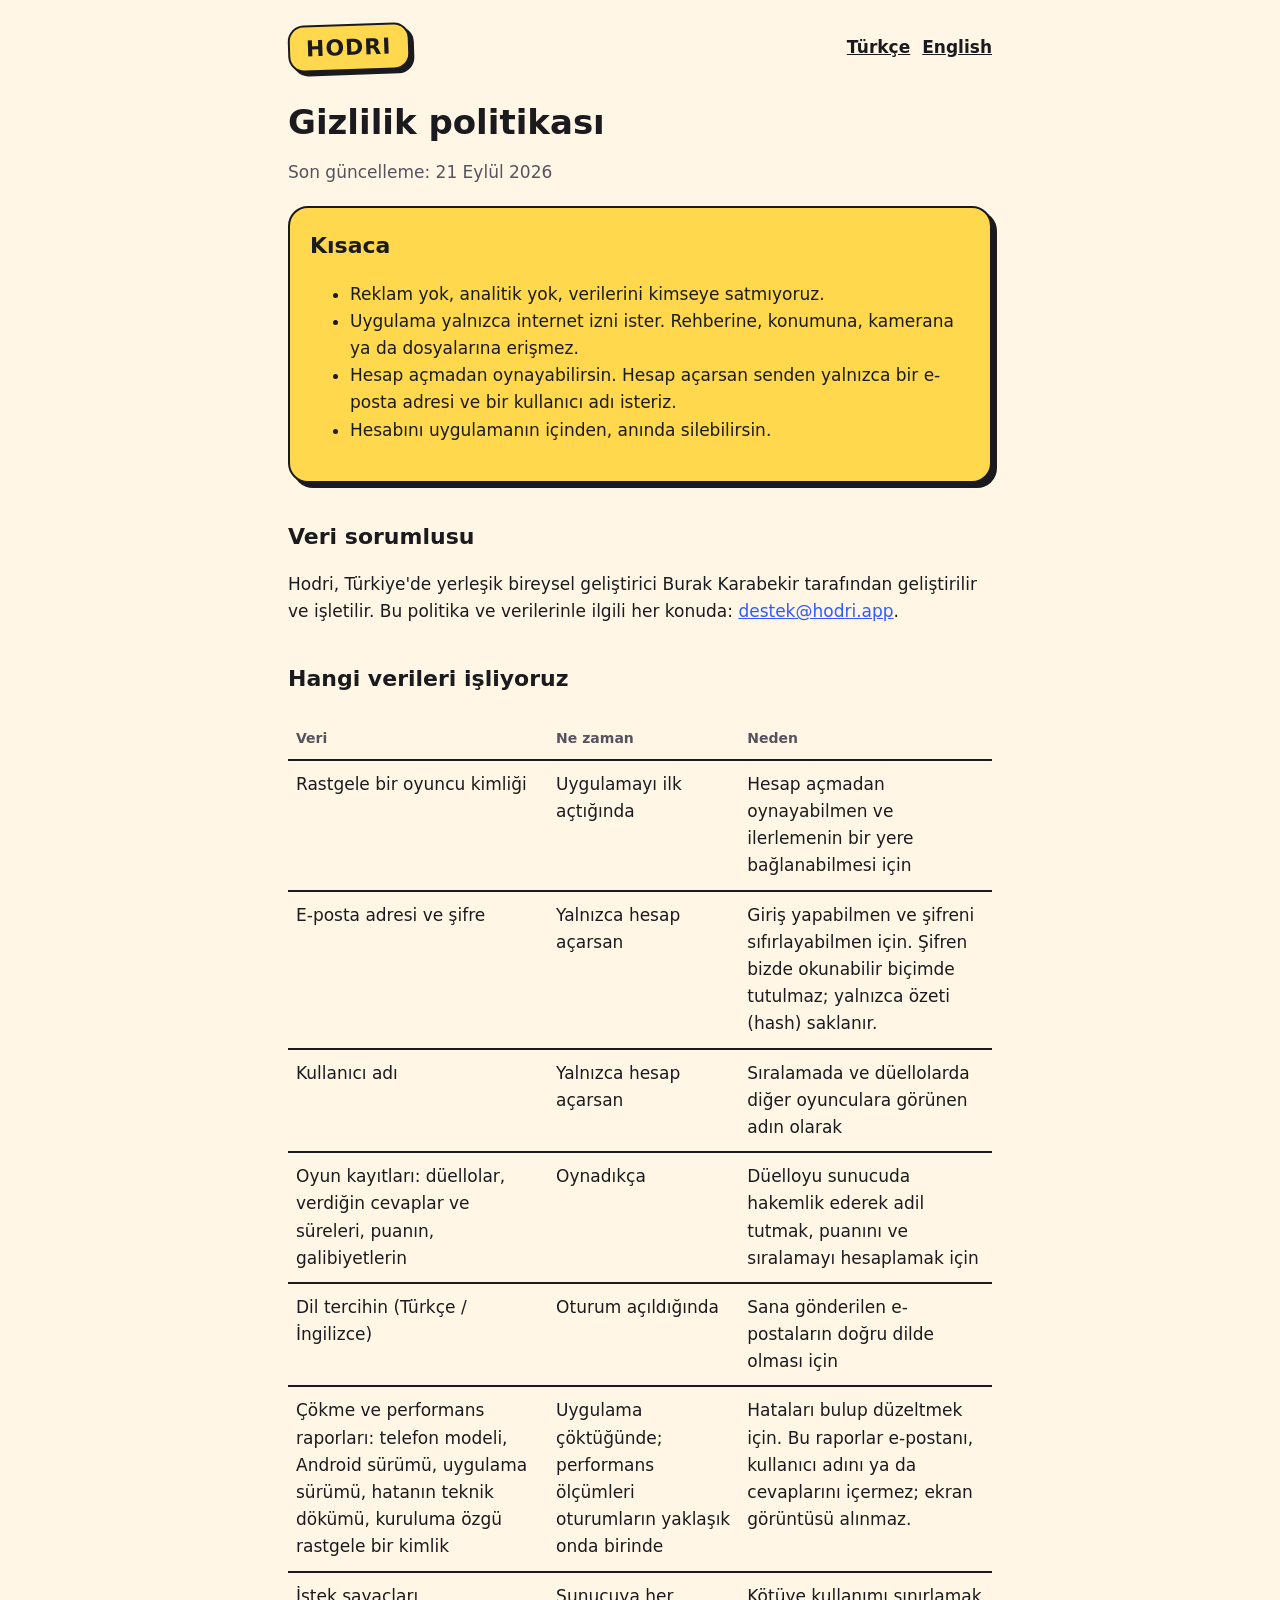
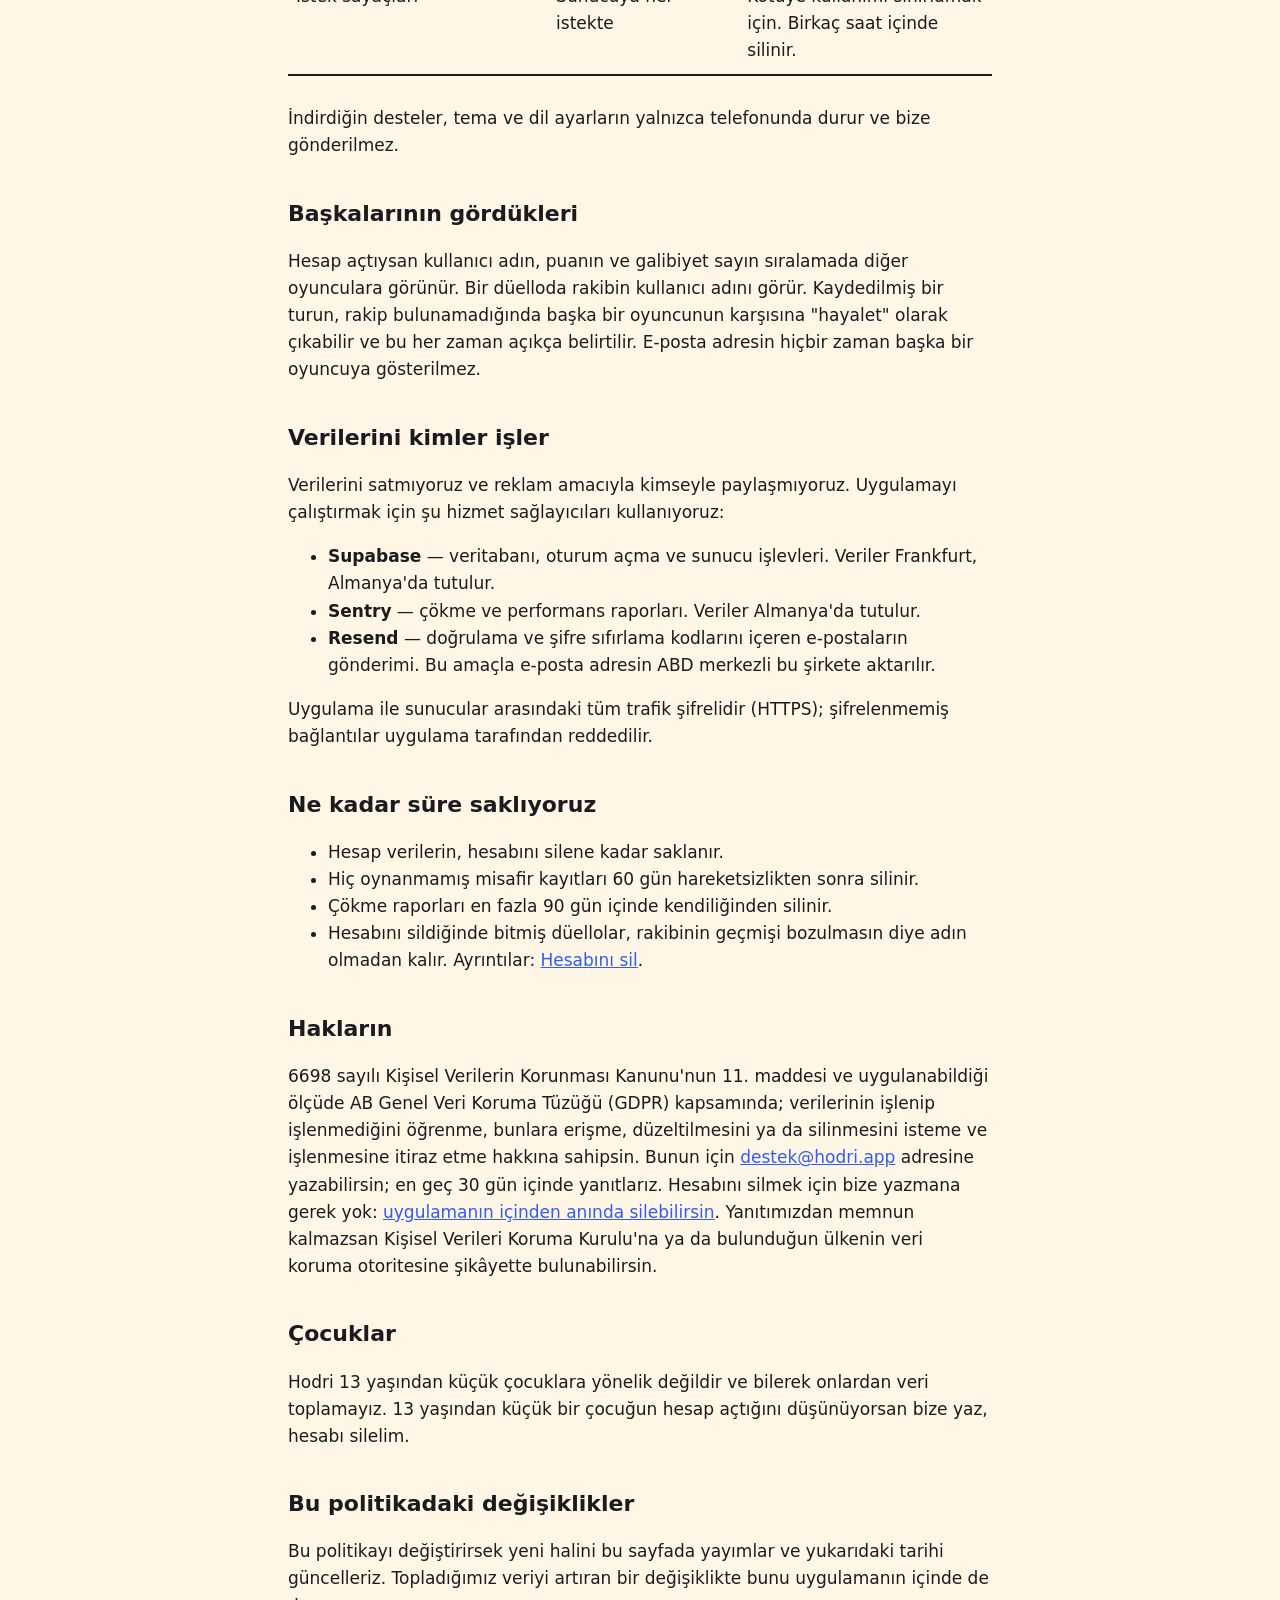
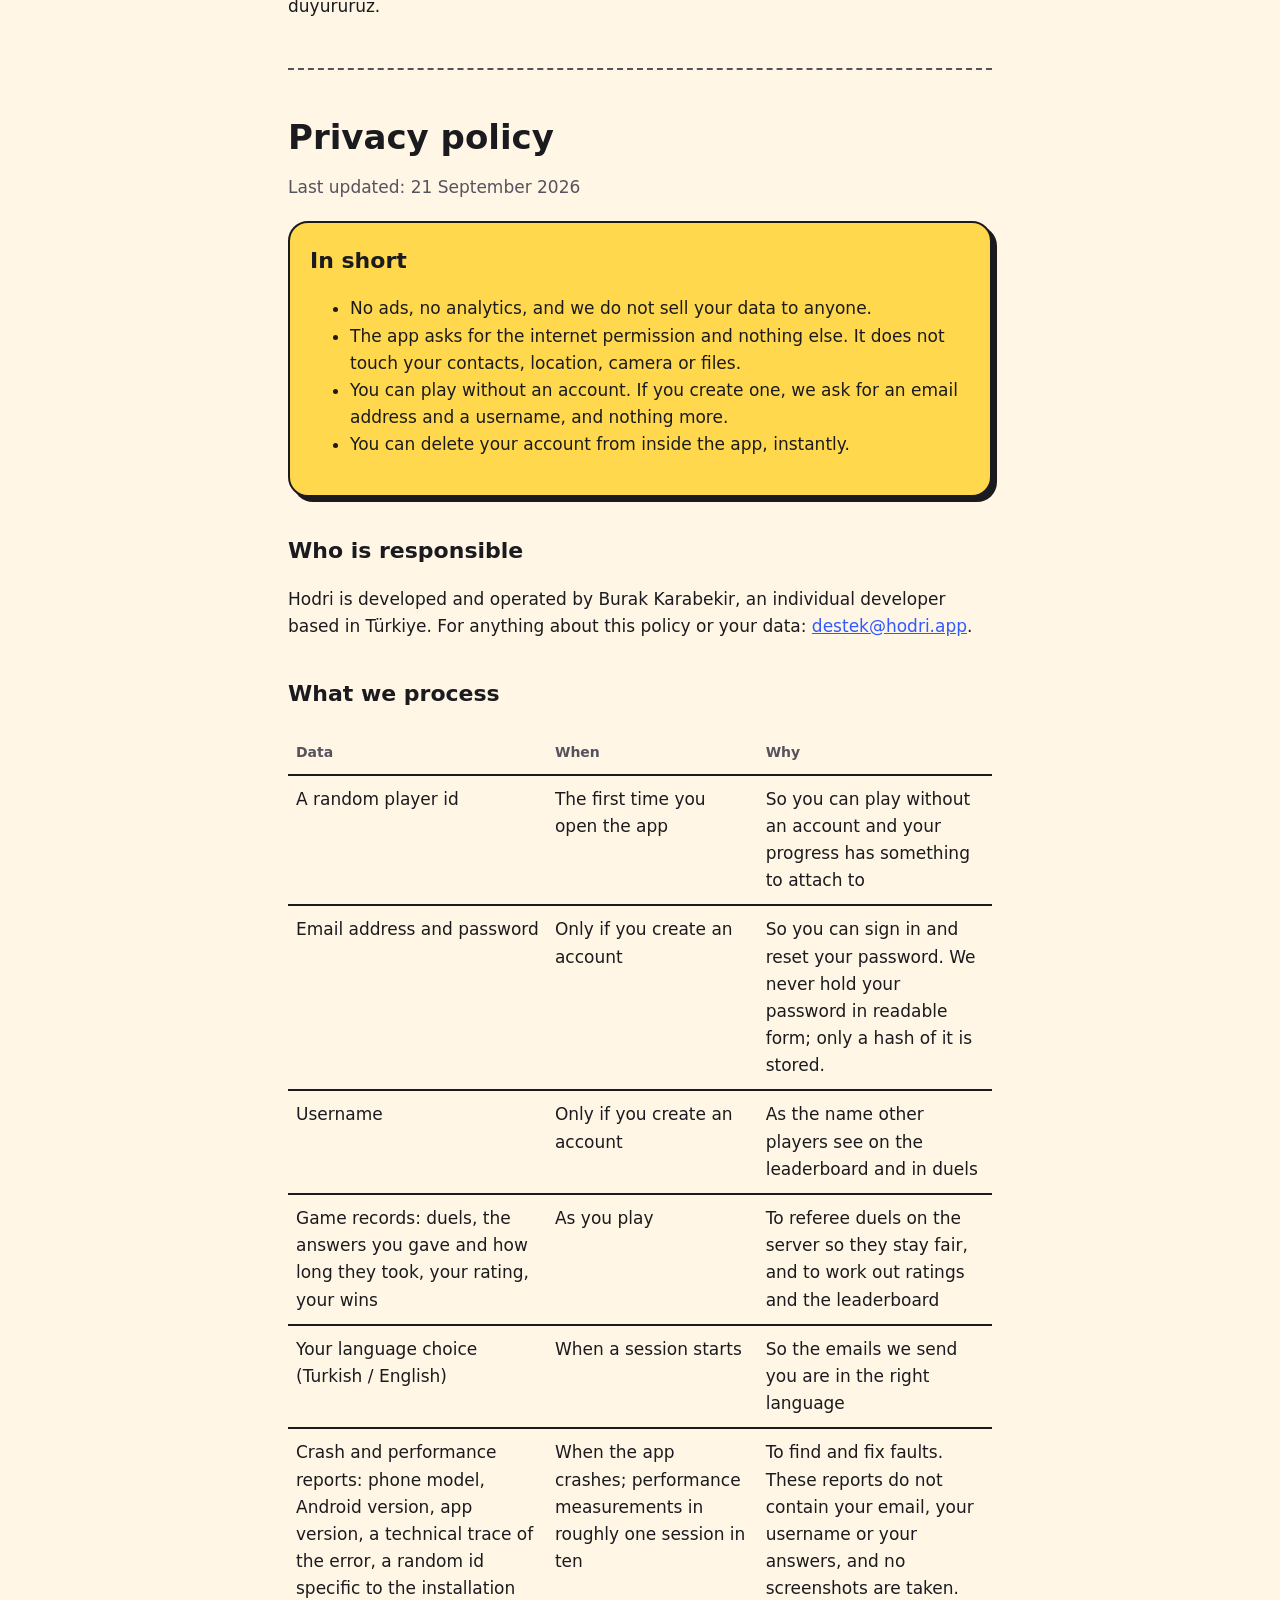
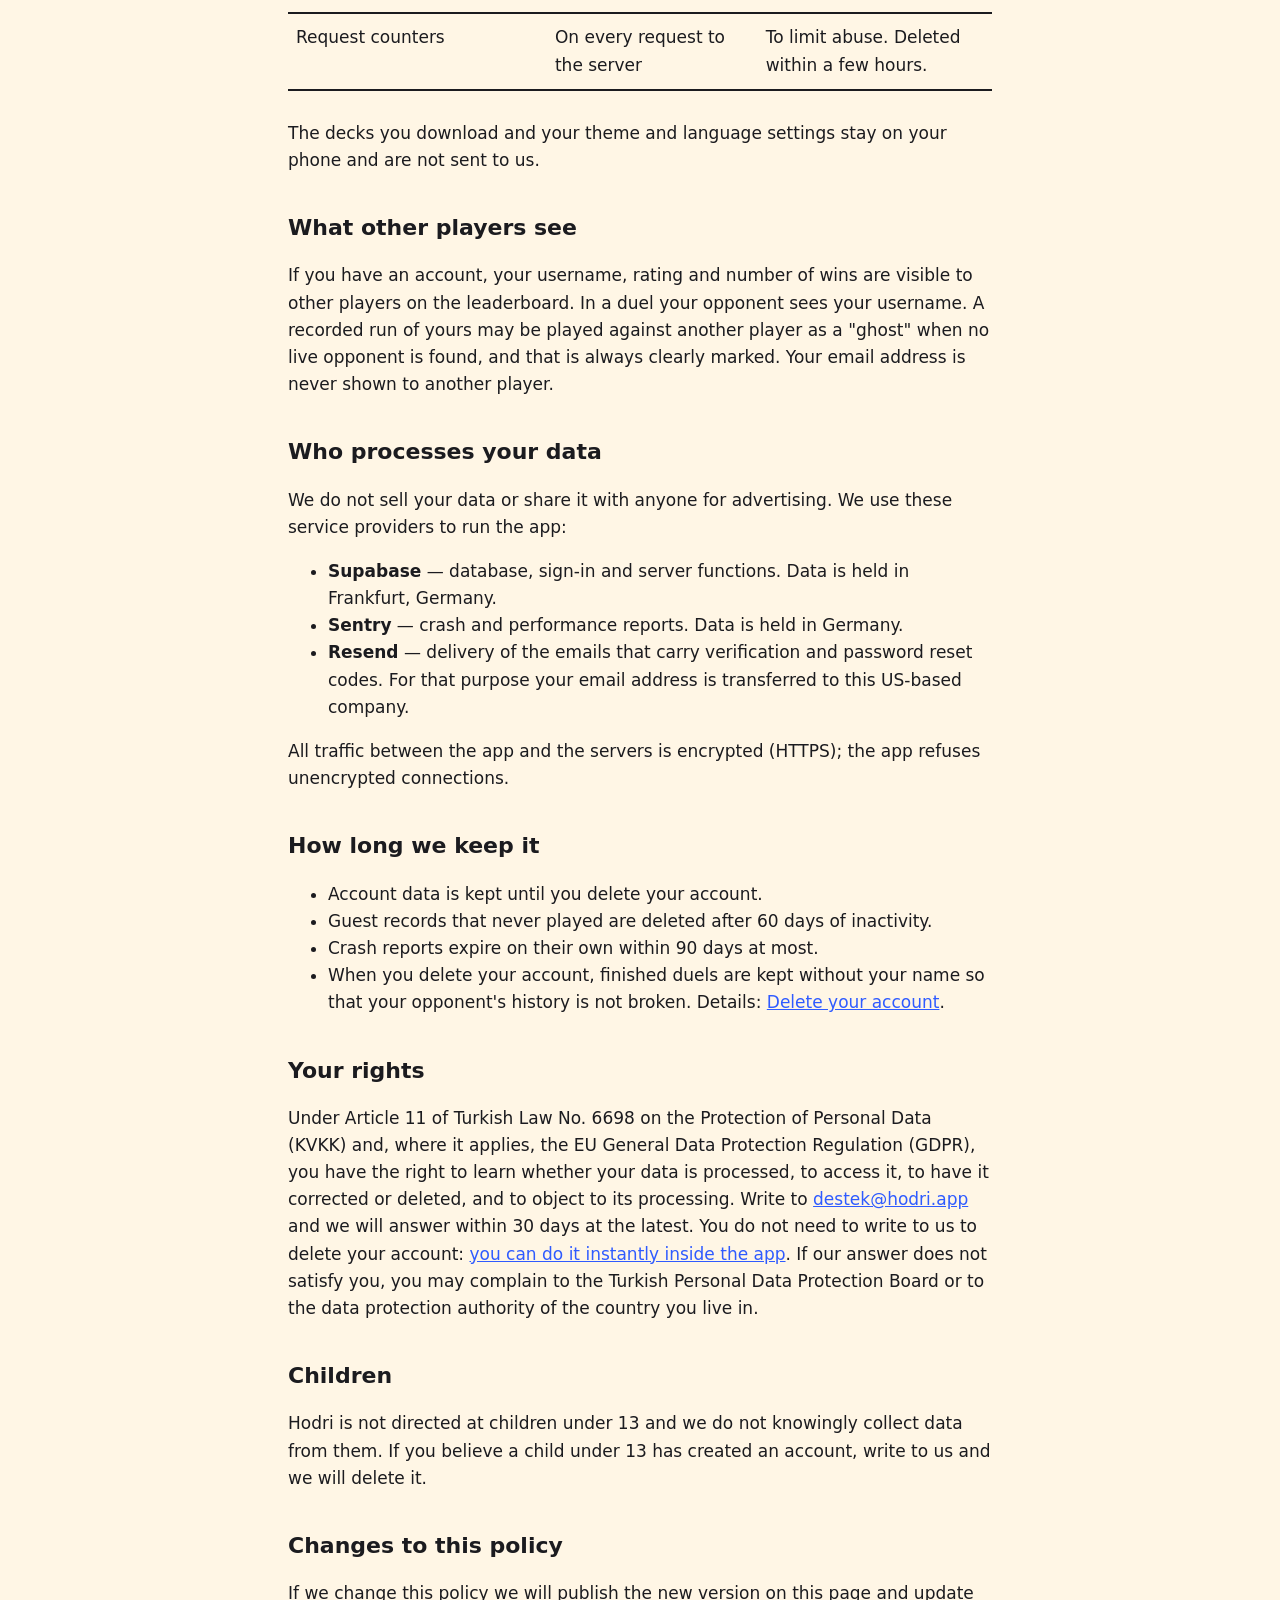
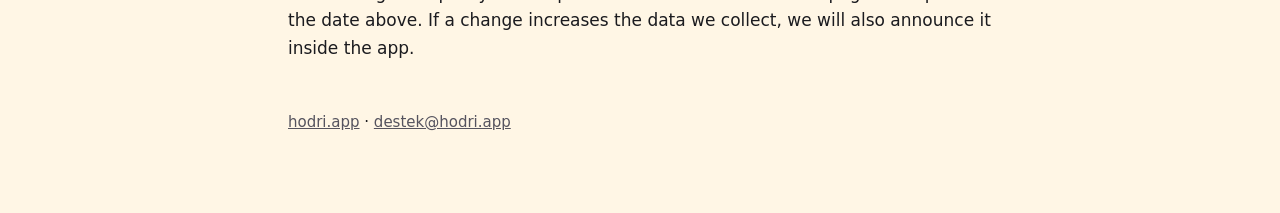
==== privacy/index.html @ ab388588 "Publish site/ from hodri-app" ====
<!doctype html>
<html lang="tr">
<head>
<meta charset="utf-8">
<meta name="viewport" content="width=device-width, initial-scale=1">
<title>Gizlilik politikası · Hodri</title>
<meta name="description" content="Hodri hangi verileri toplar, neden toplar ve nasıl silersin. What Hodri collects, why, and how to delete it.">
<link rel="stylesheet" href="/styles.css">
</head>
<body>
<main>
  <header class="top">
    <a class="mark" href="/">HODRI</a>
    <nav class="lang"><a href="#tr">Türkçe</a><a href="#en" lang="en">English</a></nav>
  </header>

  <section id="tr">
    <h1>Gizlilik politikası</h1>
    <p class="muted">Son güncelleme: 21 Eylül 2026</p>

    <div class="card accent">
      <h2>Kısaca</h2>
      <ul>
        <li>Reklam yok, analitik yok, verilerini kimseye satmıyoruz.</li>
        <li>Uygulama yalnızca internet izni ister. Rehberine, konumuna, kamerana ya da dosyalarına erişmez.</li>
        <li>Hesap açmadan oynayabilirsin. Hesap açarsan senden yalnızca bir e-posta adresi ve bir kullanıcı adı isteriz.</li>
        <li>Hesabını uygulamanın içinden, anında silebilirsin.</li>
      </ul>
    </div>

    <h2>Veri sorumlusu</h2>
    <p>Hodri, Türkiye'de yerleşik bireysel geliştirici Burak Karabekir tarafından geliştirilir ve işletilir. Bu politika ve verilerinle ilgili her konuda: <a href="mailto:destek@hodri.app">destek@hodri.app</a>.</p>

    <h2>Hangi verileri işliyoruz</h2>
    <div class="scroll">
    <table>
      <tr><th>Veri</th><th>Ne zaman</th><th>Neden</th></tr>
      <tr><td>Rastgele bir oyuncu kimliği</td><td>Uygulamayı ilk açtığında</td><td>Hesap açmadan oynayabilmen ve ilerlemenin bir yere bağlanabilmesi için</td></tr>
      <tr><td>E-posta adresi ve şifre</td><td>Yalnızca hesap açarsan</td><td>Giriş yapabilmen ve şifreni sıfırlayabilmen için. Şifren bizde okunabilir biçimde tutulmaz; yalnızca özeti (hash) saklanır.</td></tr>
      <tr><td>Kullanıcı adı</td><td>Yalnızca hesap açarsan</td><td>Sıralamada ve düellolarda diğer oyunculara görünen adın olarak</td></tr>
      <tr><td>Oyun kayıtları: düellolar, verdiğin cevaplar ve süreleri, puanın, galibiyetlerin</td><td>Oynadıkça</td><td>Düelloyu sunucuda hakemlik ederek adil tutmak, puanını ve sıralamayı hesaplamak için</td></tr>
      <tr><td>Dil tercihin (Türkçe / İngilizce)</td><td>Oturum açıldığında</td><td>Sana gönderilen e-postaların doğru dilde olması için</td></tr>
      <tr><td>Çökme ve performans raporları: telefon modeli, Android sürümü, uygulama sürümü, hatanın teknik dökümü, kuruluma özgü rastgele bir kimlik</td><td>Uygulama çöktüğünde; performans ölçümleri oturumların yaklaşık onda birinde</td><td>Hataları bulup düzeltmek için. Bu raporlar e-postanı, kullanıcı adını ya da cevaplarını içermez; ekran görüntüsü alınmaz.</td></tr>
      <tr><td>İstek sayaçları</td><td>Sunucuya her istekte</td><td>Kötüye kullanımı sınırlamak için. Birkaç saat içinde silinir.</td></tr>
    </table>
    </div>
    <p>İndirdiğin desteler, tema ve dil ayarların yalnızca telefonunda durur ve bize gönderilmez.</p>

    <h2>Başkalarının gördükleri</h2>
    <p>Hesap açtıysan kullanıcı adın, puanın ve galibiyet sayın sıralamada diğer oyunculara görünür. Bir düelloda rakibin kullanıcı adını görür. Kaydedilmiş bir turun, rakip bulunamadığında başka bir oyuncunun karşısına "hayalet" olarak çıkabilir ve bu her zaman açıkça belirtilir. E-posta adresin hiçbir zaman başka bir oyuncuya gösterilmez.</p>

    <h2>Verilerini kimler işler</h2>
    <p>Verilerini satmıyoruz ve reklam amacıyla kimseyle paylaşmıyoruz. Uygulamayı çalıştırmak için şu hizmet sağlayıcıları kullanıyoruz:</p>
    <ul>
      <li><strong>Supabase</strong> — veritabanı, oturum açma ve sunucu işlevleri. Veriler Frankfurt, Almanya'da tutulur.</li>
      <li><strong>Sentry</strong> — çökme ve performans raporları. Veriler Almanya'da tutulur.</li>
      <li><strong>Resend</strong> — doğrulama ve şifre sıfırlama kodlarını içeren e-postaların gönderimi. Bu amaçla e-posta adresin ABD merkezli bu şirkete aktarılır.</li>
    </ul>
    <p>Uygulama ile sunucular arasındaki tüm trafik şifrelidir (HTTPS); şifrelenmemiş bağlantılar uygulama tarafından reddedilir.</p>

    <h2>Ne kadar süre saklıyoruz</h2>
    <ul>
      <li>Hesap verilerin, hesabını silene kadar saklanır.</li>
      <li>Hiç oynanmamış misafir kayıtları 60 gün hareketsizlikten sonra silinir.</li>
      <li>Çökme raporları en fazla 90 gün içinde kendiliğinden silinir.</li>
      <li>Hesabını sildiğinde bitmiş düellolar, rakibinin geçmişi bozulmasın diye adın olmadan kalır. Ayrıntılar: <a href="/delete-account/">Hesabını sil</a>.</li>
    </ul>

    <h2>Hakların</h2>
    <p>6698 sayılı Kişisel Verilerin Korunması Kanunu'nun 11. maddesi ve uygulanabildiği ölçüde AB Genel Veri Koruma Tüzüğü (GDPR) kapsamında; verilerinin işlenip işlenmediğini öğrenme, bunlara erişme, düzeltilmesini ya da silinmesini isteme ve işlenmesine itiraz etme hakkına sahipsin. Bunun için <a href="mailto:destek@hodri.app">destek@hodri.app</a> adresine yazabilirsin; en geç 30 gün içinde yanıtlarız. Hesabını silmek için bize yazmana gerek yok: <a href="/delete-account/">uygulamanın içinden anında silebilirsin</a>. Yanıtımızdan memnun kalmazsan Kişisel Verileri Koruma Kurulu'na ya da bulunduğun ülkenin veri koruma otoritesine şikâyette bulunabilirsin.</p>

    <h2>Çocuklar</h2>
    <p>Hodri 13 yaşından küçük çocuklara yönelik değildir ve bilerek onlardan veri toplamayız. 13 yaşından küçük bir çocuğun hesap açtığını düşünüyorsan bize yaz, hesabı silelim.</p>

    <h2>Bu politikadaki değişiklikler</h2>
    <p>Bu politikayı değiştirirsek yeni halini bu sayfada yayımlar ve yukarıdaki tarihi güncelleriz. Topladığımız veriyi artıran bir değişiklikte bunu uygulamanın içinde de duyururuz.</p>
  </section>

  <hr>

  <section id="en" lang="en">
    <h1>Privacy policy</h1>
    <p class="muted">Last updated: 21 September 2026</p>

    <div class="card accent">
      <h2>In short</h2>
      <ul>
        <li>No ads, no analytics, and we do not sell your data to anyone.</li>
        <li>The app asks for the internet permission and nothing else. It does not touch your contacts, location, camera or files.</li>
        <li>You can play without an account. If you create one, we ask for an email address and a username, and nothing more.</li>
        <li>You can delete your account from inside the app, instantly.</li>
      </ul>
    </div>

    <h2>Who is responsible</h2>
    <p>Hodri is developed and operated by Burak Karabekir, an individual developer based in Türkiye. For anything about this policy or your data: <a href="mailto:destek@hodri.app">destek@hodri.app</a>.</p>

    <h2>What we process</h2>
    <div class="scroll">
    <table>
      <tr><th>Data</th><th>When</th><th>Why</th></tr>
      <tr><td>A random player id</td><td>The first time you open the app</td><td>So you can play without an account and your progress has something to attach to</td></tr>
      <tr><td>Email address and password</td><td>Only if you create an account</td><td>So you can sign in and reset your password. We never hold your password in readable form; only a hash of it is stored.</td></tr>
      <tr><td>Username</td><td>Only if you create an account</td><td>As the name other players see on the leaderboard and in duels</td></tr>
      <tr><td>Game records: duels, the answers you gave and how long they took, your rating, your wins</td><td>As you play</td><td>To referee duels on the server so they stay fair, and to work out ratings and the leaderboard</td></tr>
      <tr><td>Your language choice (Turkish / English)</td><td>When a session starts</td><td>So the emails we send you are in the right language</td></tr>
      <tr><td>Crash and performance reports: phone model, Android version, app version, a technical trace of the error, a random id specific to the installation</td><td>When the app crashes; performance measurements in roughly one session in ten</td><td>To find and fix faults. These reports do not contain your email, your username or your answers, and no screenshots are taken.</td></tr>
      <tr><td>Request counters</td><td>On every request to the server</td><td>To limit abuse. Deleted within a few hours.</td></tr>
    </table>
    </div>
    <p>The decks you download and your theme and language settings stay on your phone and are not sent to us.</p>

    <h2>What other players see</h2>
    <p>If you have an account, your username, rating and number of wins are visible to other players on the leaderboard. In a duel your opponent sees your username. A recorded run of yours may be played against another player as a "ghost" when no live opponent is found, and that is always clearly marked. Your email address is never shown to another player.</p>

    <h2>Who processes your data</h2>
    <p>We do not sell your data or share it with anyone for advertising. We use these service providers to run the app:</p>
    <ul>
      <li><strong>Supabase</strong> — database, sign-in and server functions. Data is held in Frankfurt, Germany.</li>
      <li><strong>Sentry</strong> — crash and performance reports. Data is held in Germany.</li>
      <li><strong>Resend</strong> — delivery of the emails that carry verification and password reset codes. For that purpose your email address is transferred to this US-based company.</li>
    </ul>
    <p>All traffic between the app and the servers is encrypted (HTTPS); the app refuses unencrypted connections.</p>

    <h2>How long we keep it</h2>
    <ul>
      <li>Account data is kept until you delete your account.</li>
      <li>Guest records that never played are deleted after 60 days of inactivity.</li>
      <li>Crash reports expire on their own within 90 days at most.</li>
      <li>When you delete your account, finished duels are kept without your name so that your opponent's history is not broken. Details: <a href="/delete-account/#en">Delete your account</a>.</li>
    </ul>

    <h2>Your rights</h2>
    <p>Under Article 11 of Turkish Law No. 6698 on the Protection of Personal Data (KVKK) and, where it applies, the EU General Data Protection Regulation (GDPR), you have the right to learn whether your data is processed, to access it, to have it corrected or deleted, and to object to its processing. Write to <a href="mailto:destek@hodri.app">destek@hodri.app</a> and we will answer within 30 days at the latest. You do not need to write to us to delete your account: <a href="/delete-account/#en">you can do it instantly inside the app</a>. If our answer does not satisfy you, you may complain to the Turkish Personal Data Protection Board or to the data protection authority of the country you live in.</p>

    <h2>Children</h2>
    <p>Hodri is not directed at children under 13 and we do not knowingly collect data from them. If you believe a child under 13 has created an account, write to us and we will delete it.</p>

    <h2>Changes to this policy</h2>
    <p>If we change this policy we will publish the new version on this page and update the date above. If a change increases the data we collect, we will also announce it inside the app.</p>
  </section>

  <footer>
    <p><a href="/">hodri.app</a> · <a href="mailto:destek@hodri.app">destek@hodri.app</a></p>
  </footer>
</main>
</body>
</html>
---- styles.css ----
:root {
  --bg: #fff6e5;
  --surface: #ffffff;
  --text: #1b1b1f;
  --muted: #55535e;
  --ink: #1b1b1f;
  --blue: #2f5bff;
  --yellow: #ffd84d;
  --on-accent: #1b1b1f;
}
:root:not([data-theme="light"]) {
  color-scheme: light dark;
}
@media (prefers-color-scheme: dark) {
  :root:not([data-theme="light"]) {
    --bg: #17161d;
    --surface: #24222d;
    --text: #f4ecd8;
    --muted: #b4afbf;
    --ink: #f4ecd8;
    --blue: #7f9bff;
  }
}
* { box-sizing: border-box; }
html { -webkit-text-size-adjust: 100%; }
body {
  margin: 0;
  background: var(--bg);
  color: var(--text);
  font: 17px/1.6 system-ui, -apple-system, "Segoe UI", Roboto, sans-serif;
}
main { max-width: 46rem; margin: 0 auto; padding: 24px 16px 64px; }
header.top { display: flex; align-items: center; justify-content: space-between; gap: 12px; flex-wrap: wrap; }
.mark {
  display: inline-block;
  background: var(--yellow);
  color: var(--on-accent);
  border: 2.5px solid var(--ink);
  border-radius: 16px;
  box-shadow: 4px 4px 0 var(--ink);
  padding: 4px 16px;
  font-weight: 800;
  font-size: 22px;
  letter-spacing: 1px;
  text-decoration: none;
  transform: rotate(-2deg);
}
nav.lang a { color: var(--text); font-weight: 600; margin-inline-start: 12px; }
h1 { font-size: 34px; line-height: 1.15; margin: 32px 0 8px; }
h2 { font-size: 22px; margin: 36px 0 8px; }
h3 { font-size: 18px; margin: 24px 0 4px; }
p, li { color: var(--text); }
.muted { color: var(--muted); }
a { color: var(--blue); }
.card {
  background: var(--surface);
  border: 2.5px solid var(--ink);
  border-radius: 20px;
  box-shadow: 5px 5px 0 var(--ink);
  padding: 20px;
  margin: 20px 0;
}
.card.accent { background: var(--yellow); color: var(--on-accent); }
.card.accent p, .card.accent li, .card.accent h2 { color: var(--on-accent); }
.card h2:first-child, .card h3:first-child { margin-top: 0; }
ol.steps { padding-inline-start: 22px; }
ol.steps li { margin: 6px 0; }
table { width: 100%; border-collapse: collapse; margin: 12px 0; }
th, td { text-align: start; vertical-align: top; padding: 10px 8px; border-bottom: 2px solid var(--ink); }
th { font-size: 14px; color: var(--muted); font-weight: 700; }
.scroll { overflow-x: auto; }
@media (max-width: 560px) {
  table, tbody, tr, td { display: block; width: 100%; }
  tr:first-child { display: none; }
  tr { border-bottom: 2px solid var(--ink); padding: 12px 0; }
  td { border: 0; padding: 2px 0; }
  td:first-child { font-weight: 700; }
  td:nth-child(2) { color: var(--muted); font-size: 15px; }
}
hr { border: 0; border-top: 2.5px dashed var(--muted); margin: 48px 0; }
footer { margin-top: 48px; font-size: 15px; color: var(--muted); }
footer a { color: var(--muted); }
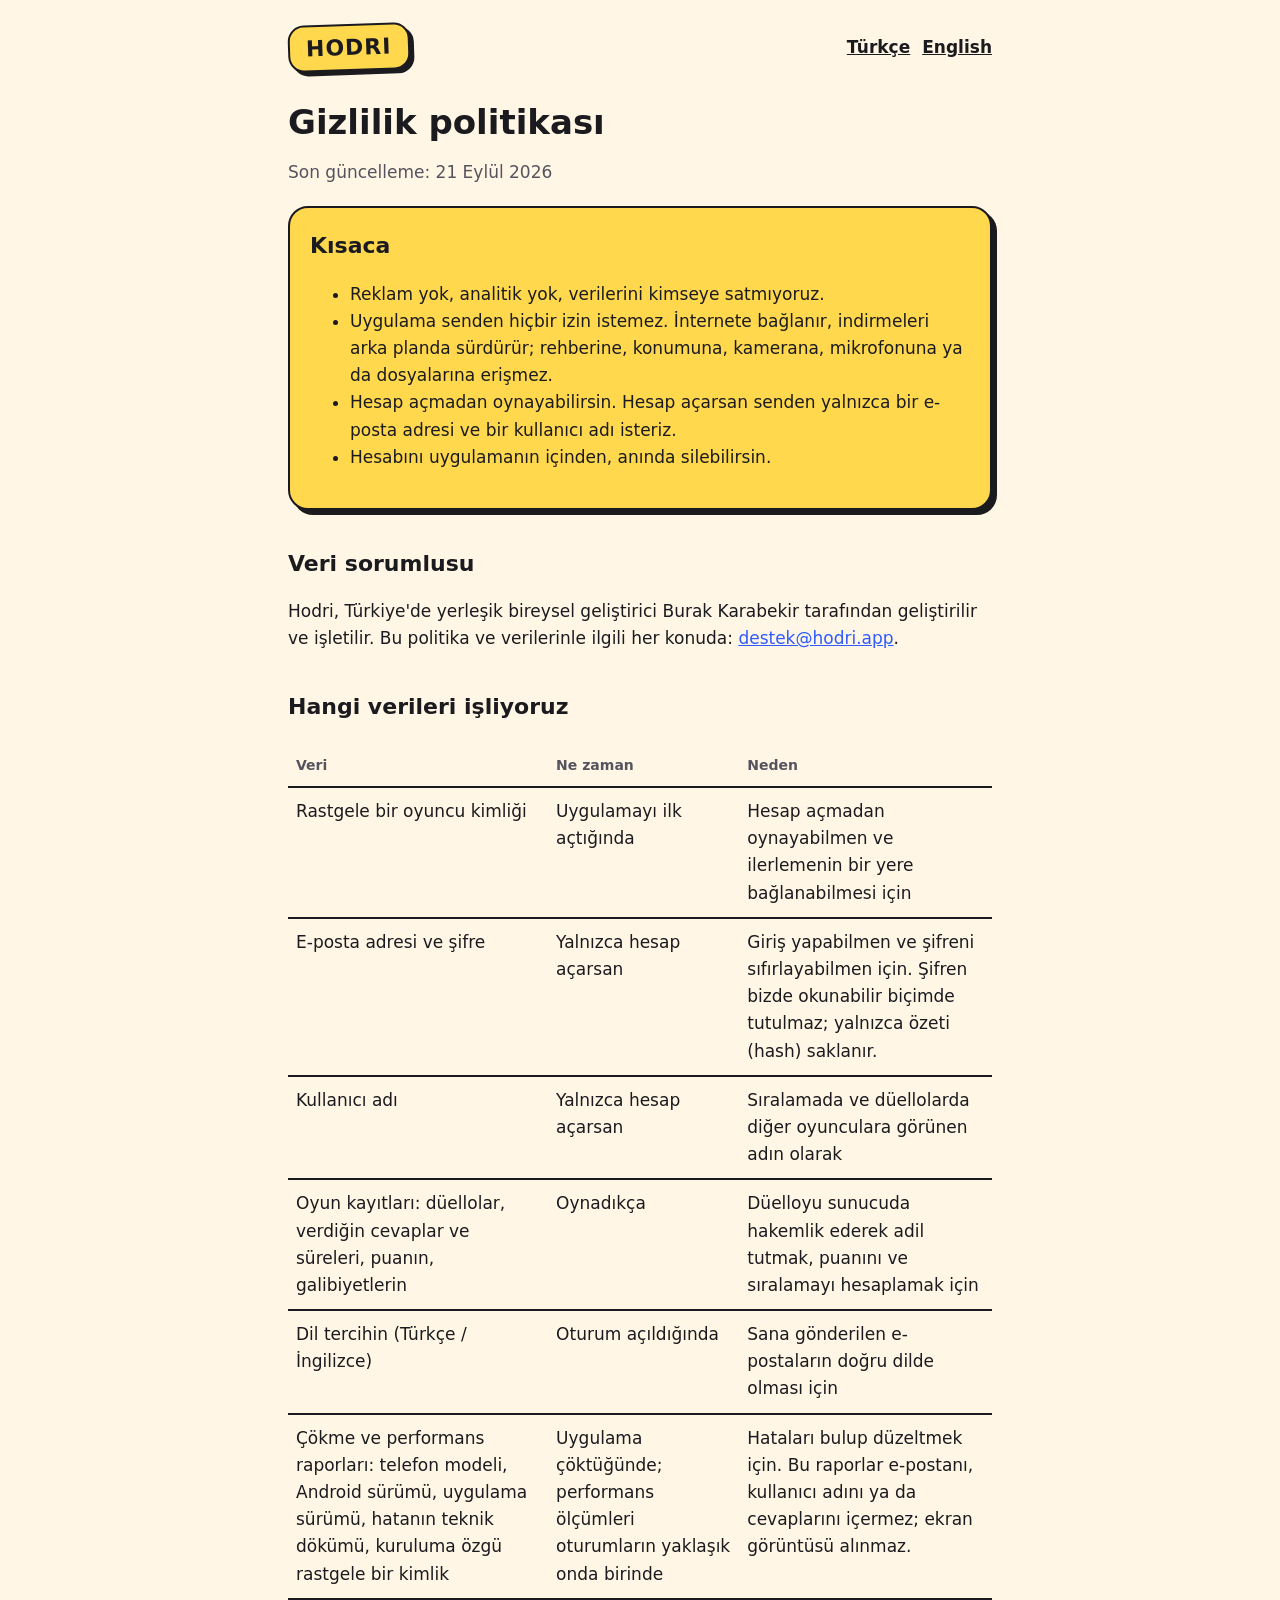
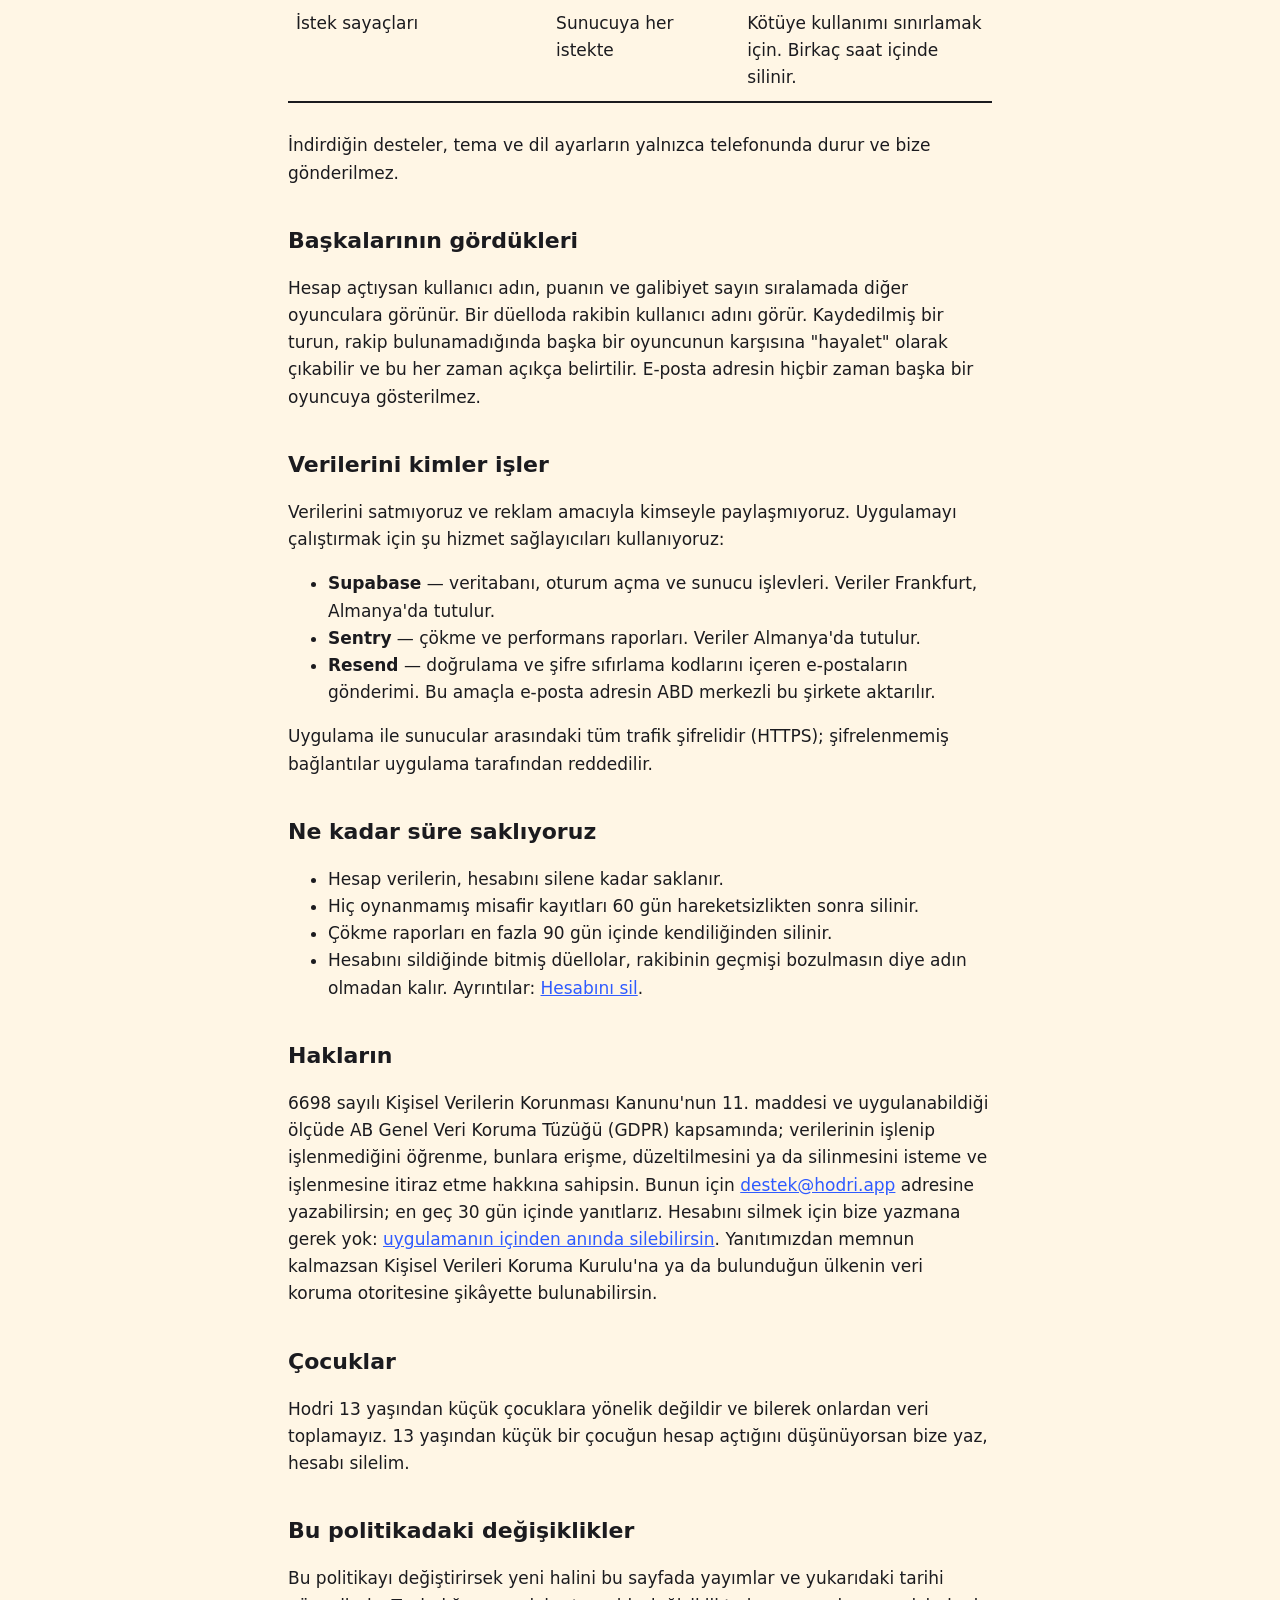
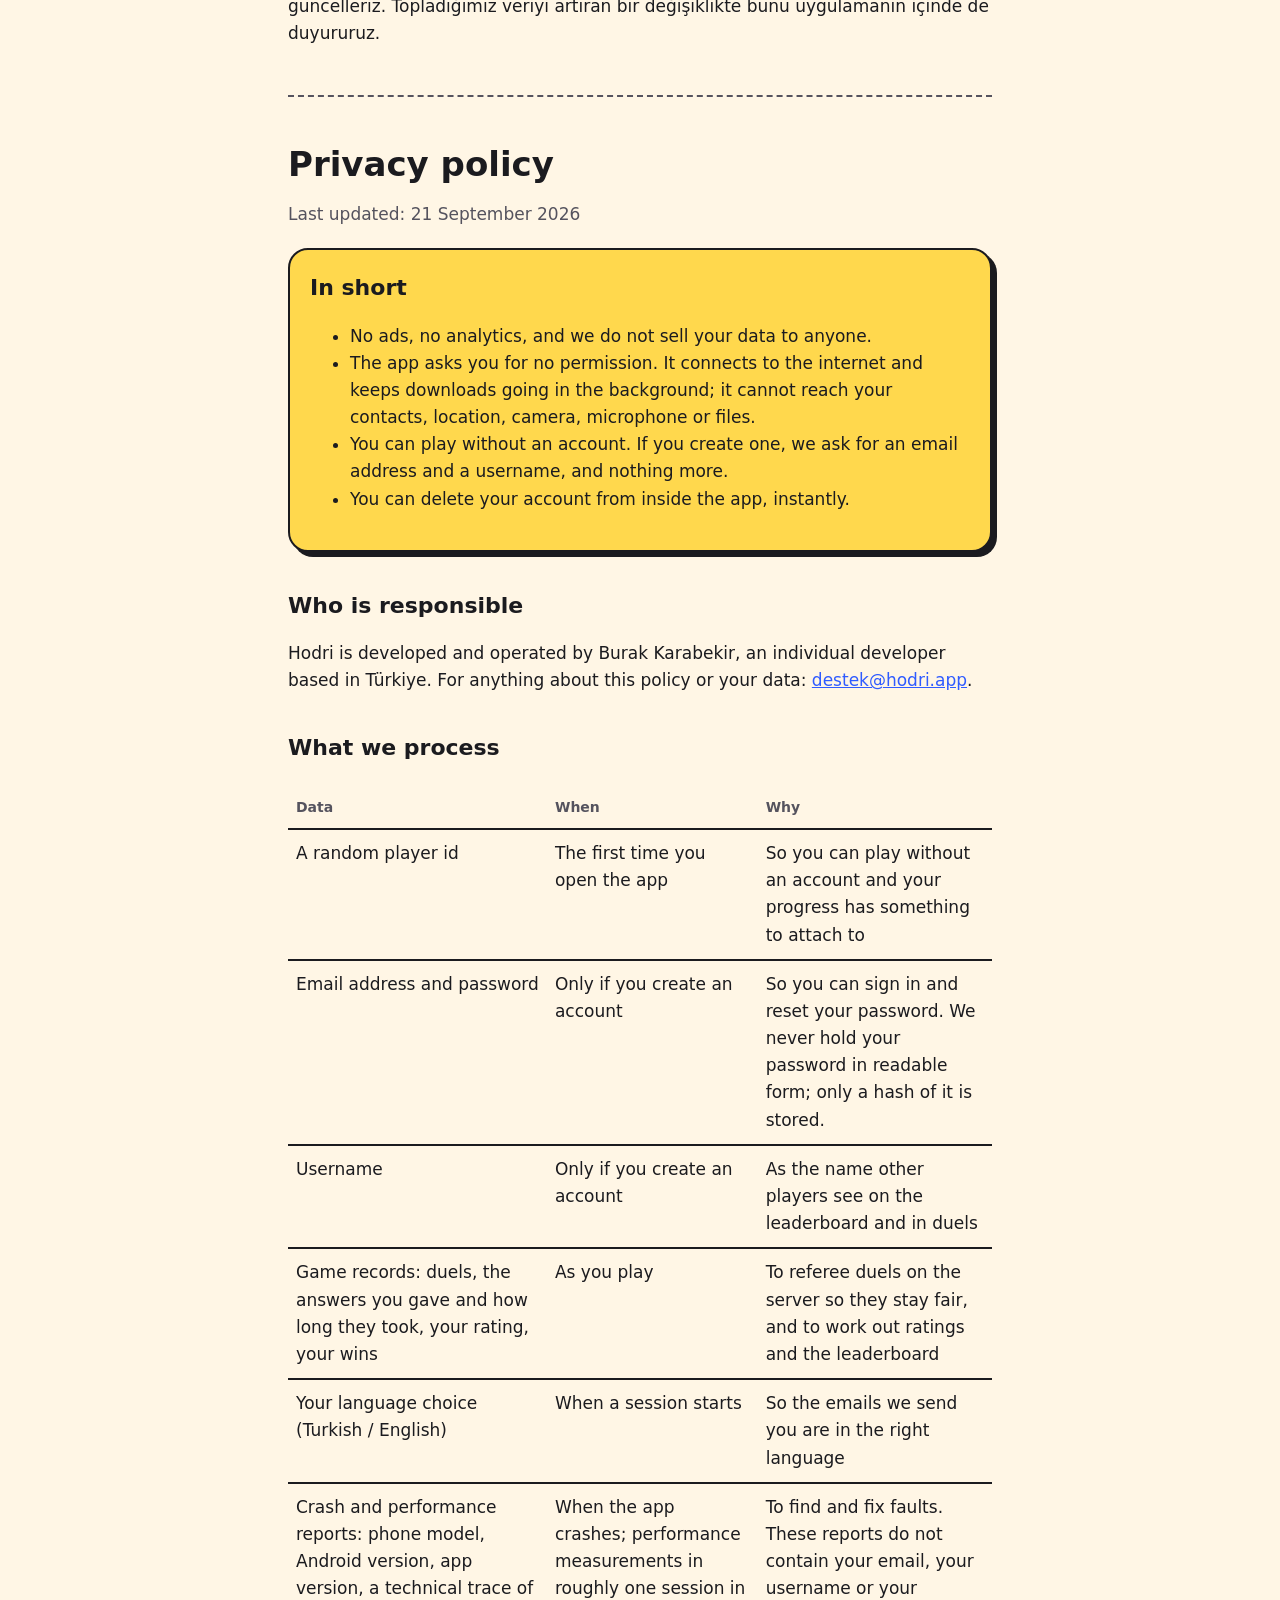
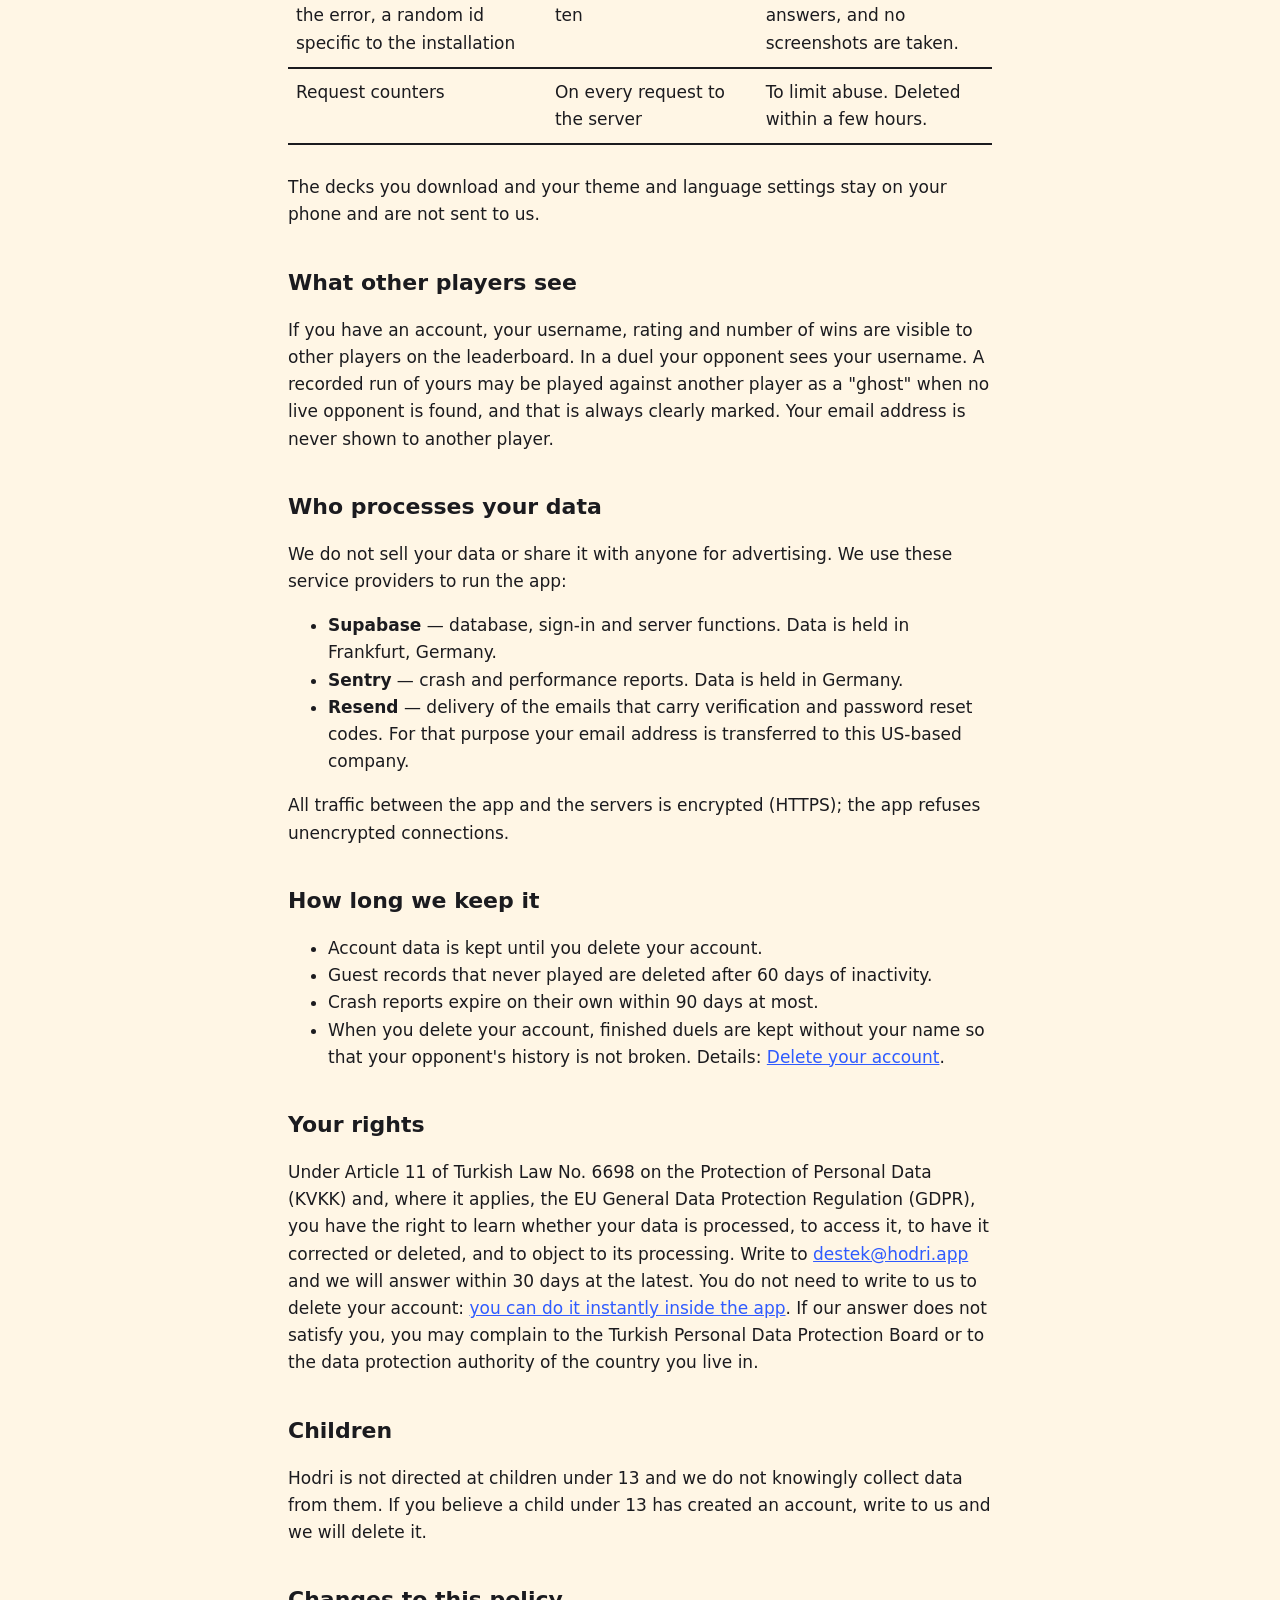
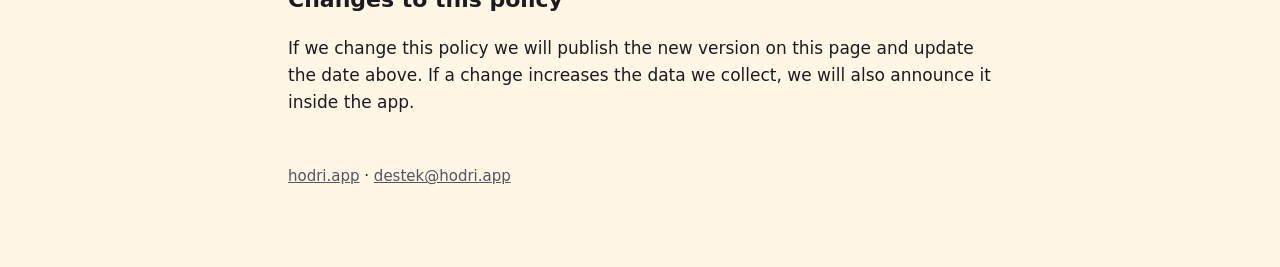
==== commit fff113f8: "Publish site/ from hodri-app df92a34" ====
--- a/privacy/index.html
+++ b/privacy/index.html
@@ -22,7 +22,7 @@
       <h2>Kısaca</h2>
       <ul>
         <li>Reklam yok, analitik yok, verilerini kimseye satmıyoruz.</li>
-        <li>Uygulama yalnızca internet izni ister. Rehberine, konumuna, kamerana ya da dosyalarına erişmez.</li>
+        <li>Uygulama senden hiçbir izin istemez. İnternete bağlanır, indirmeleri arka planda sürdürür; rehberine, konumuna, kamerana, mikrofonuna ya da dosyalarına erişmez.</li>
         <li>Hesap açmadan oynayabilirsin. Hesap açarsan senden yalnızca bir e-posta adresi ve bir kullanıcı adı isteriz.</li>
         <li>Hesabını uygulamanın içinden, anında silebilirsin.</li>
       </ul>
@@ -86,7 +86,7 @@
       <h2>In short</h2>
       <ul>
         <li>No ads, no analytics, and we do not sell your data to anyone.</li>
-        <li>The app asks for the internet permission and nothing else. It does not touch your contacts, location, camera or files.</li>
+        <li>The app asks you for no permission. It connects to the internet and keeps downloads going in the background; it cannot reach your contacts, location, camera, microphone or files.</li>
         <li>You can play without an account. If you create one, we ask for an email address and a username, and nothing more.</li>
         <li>You can delete your account from inside the app, instantly.</li>
       </ul>
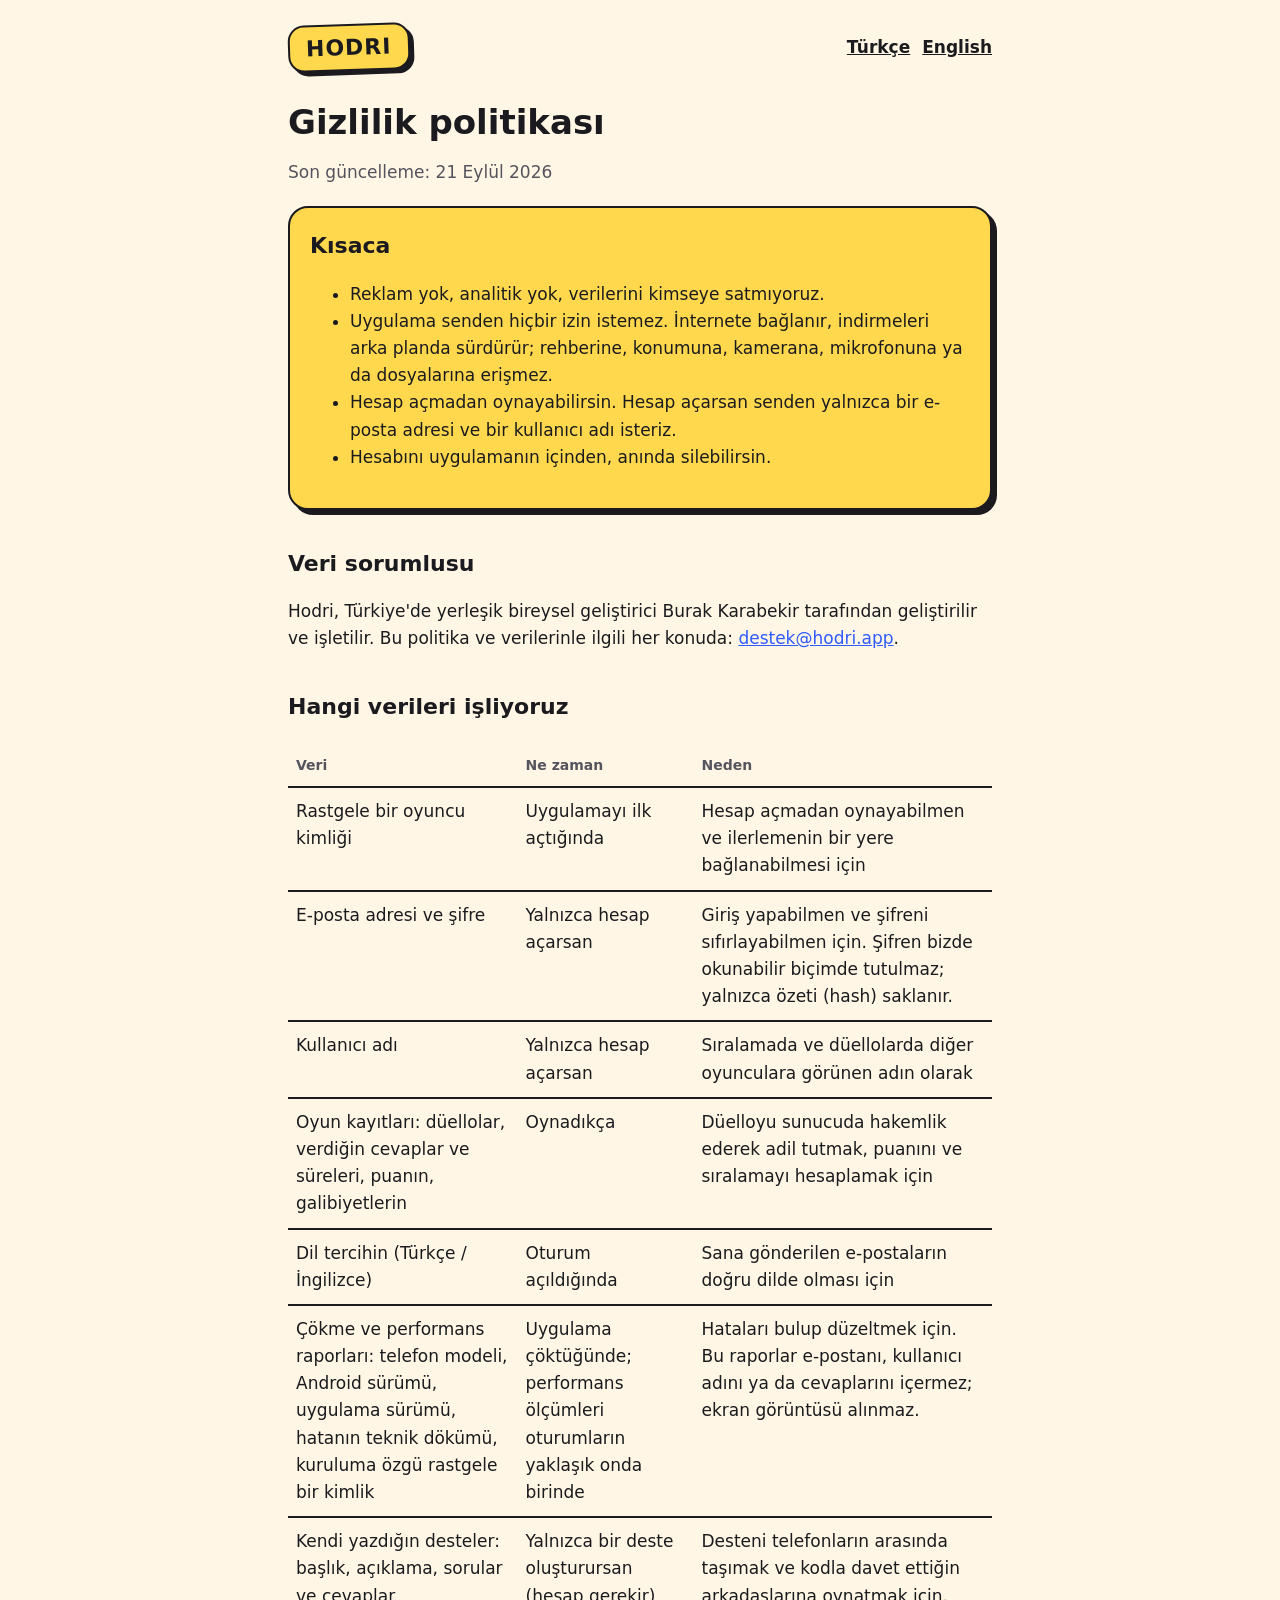
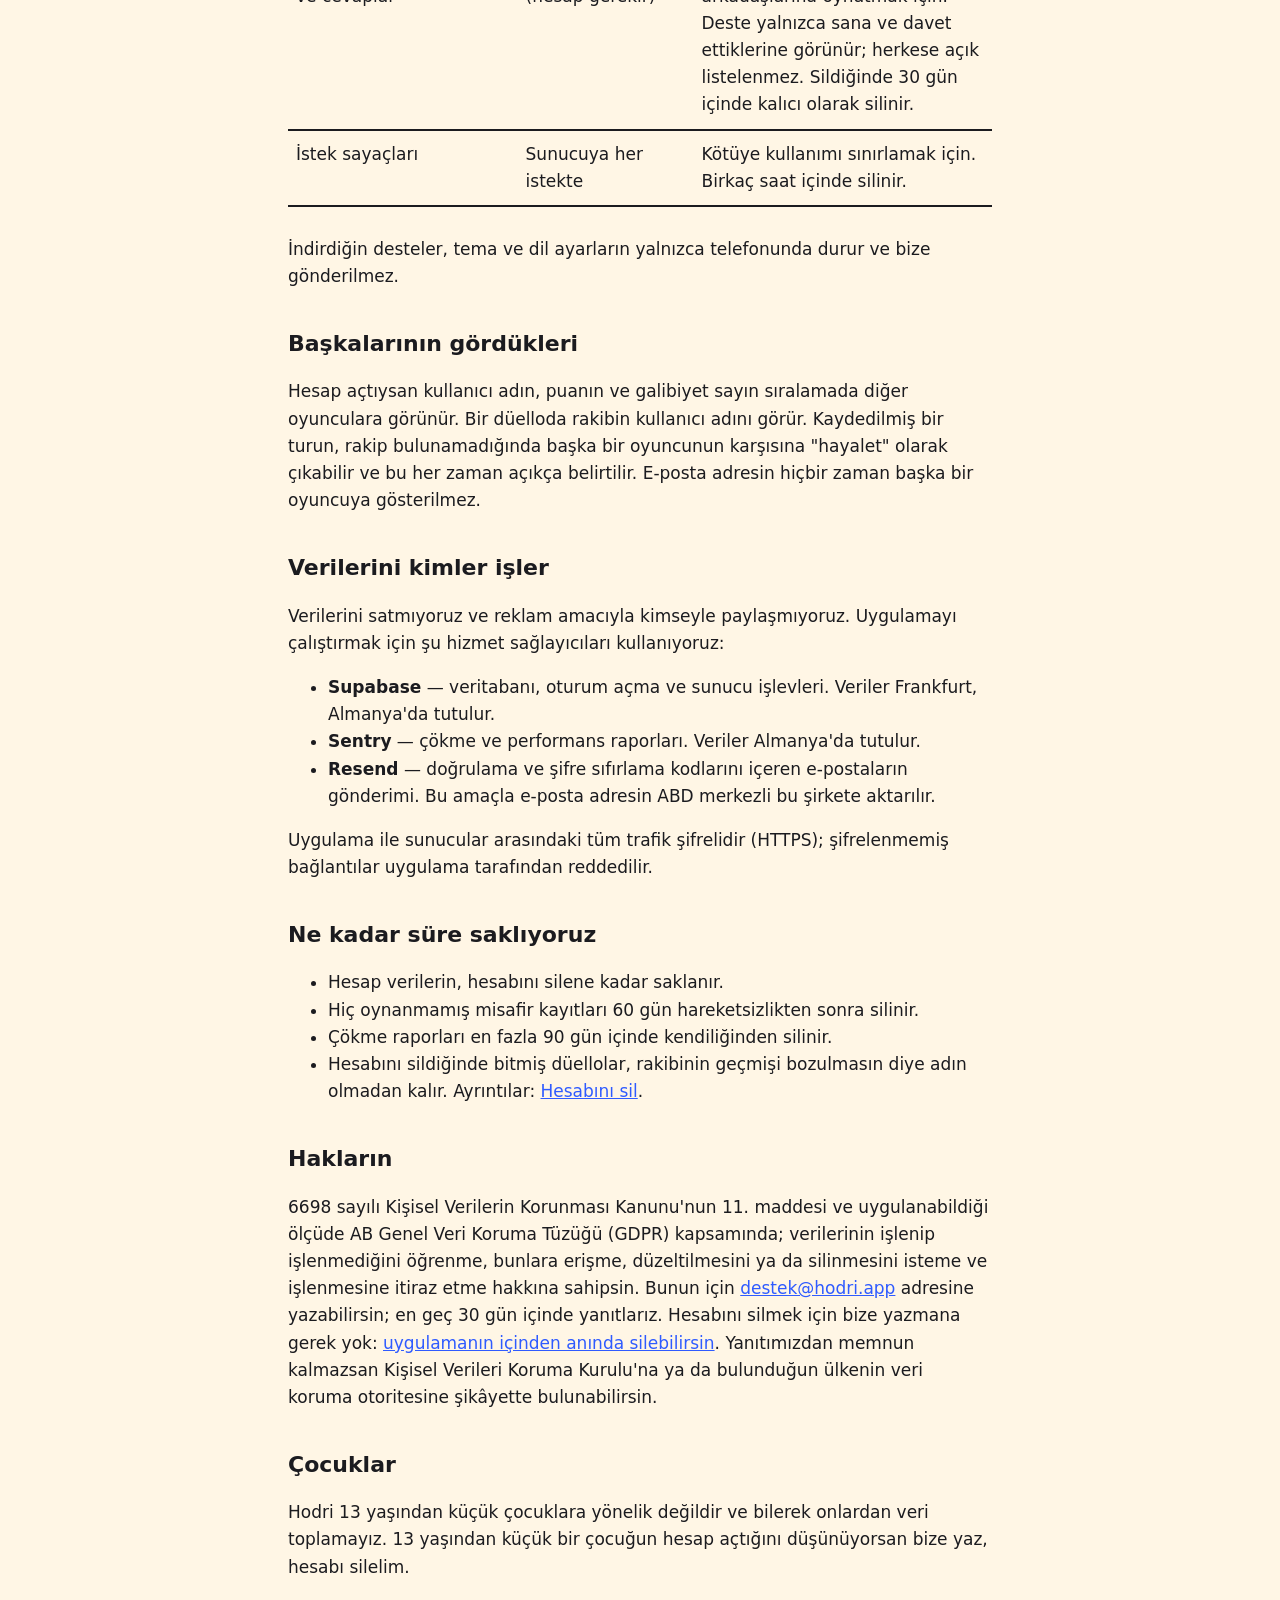
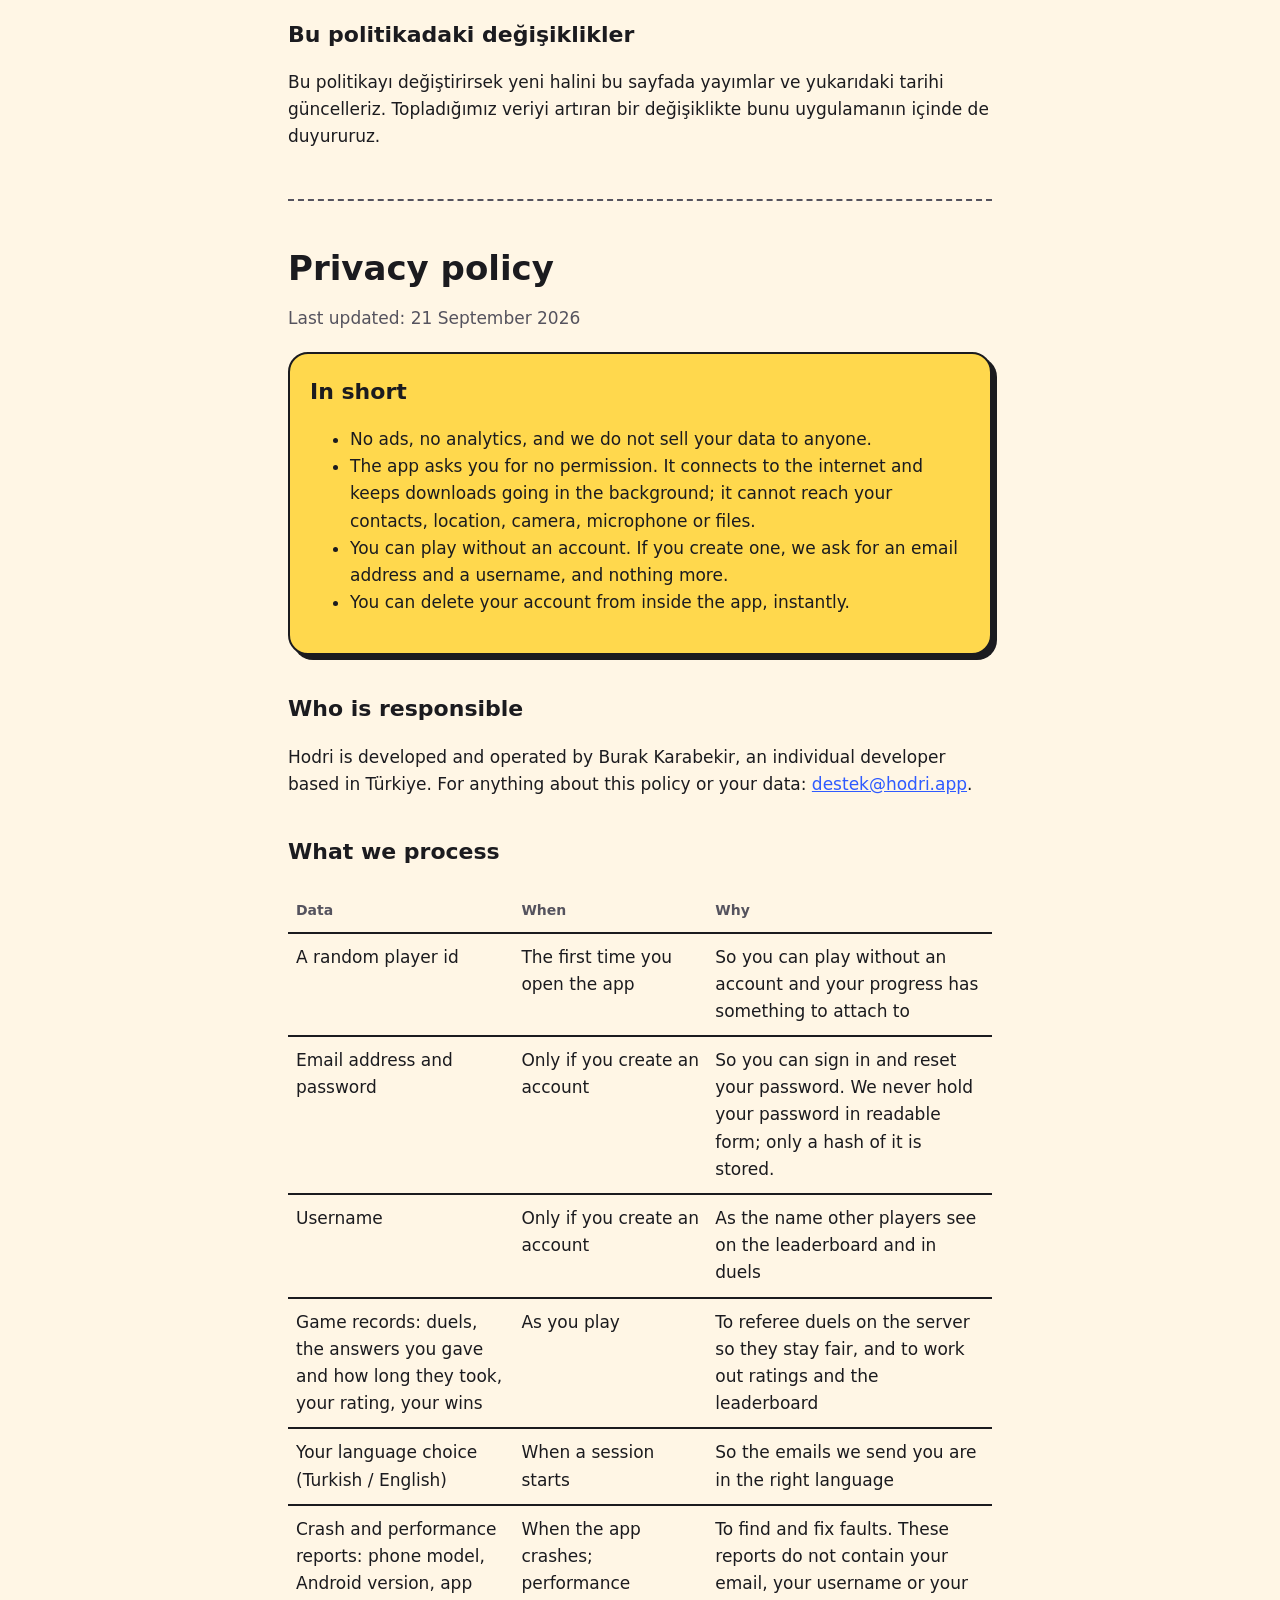
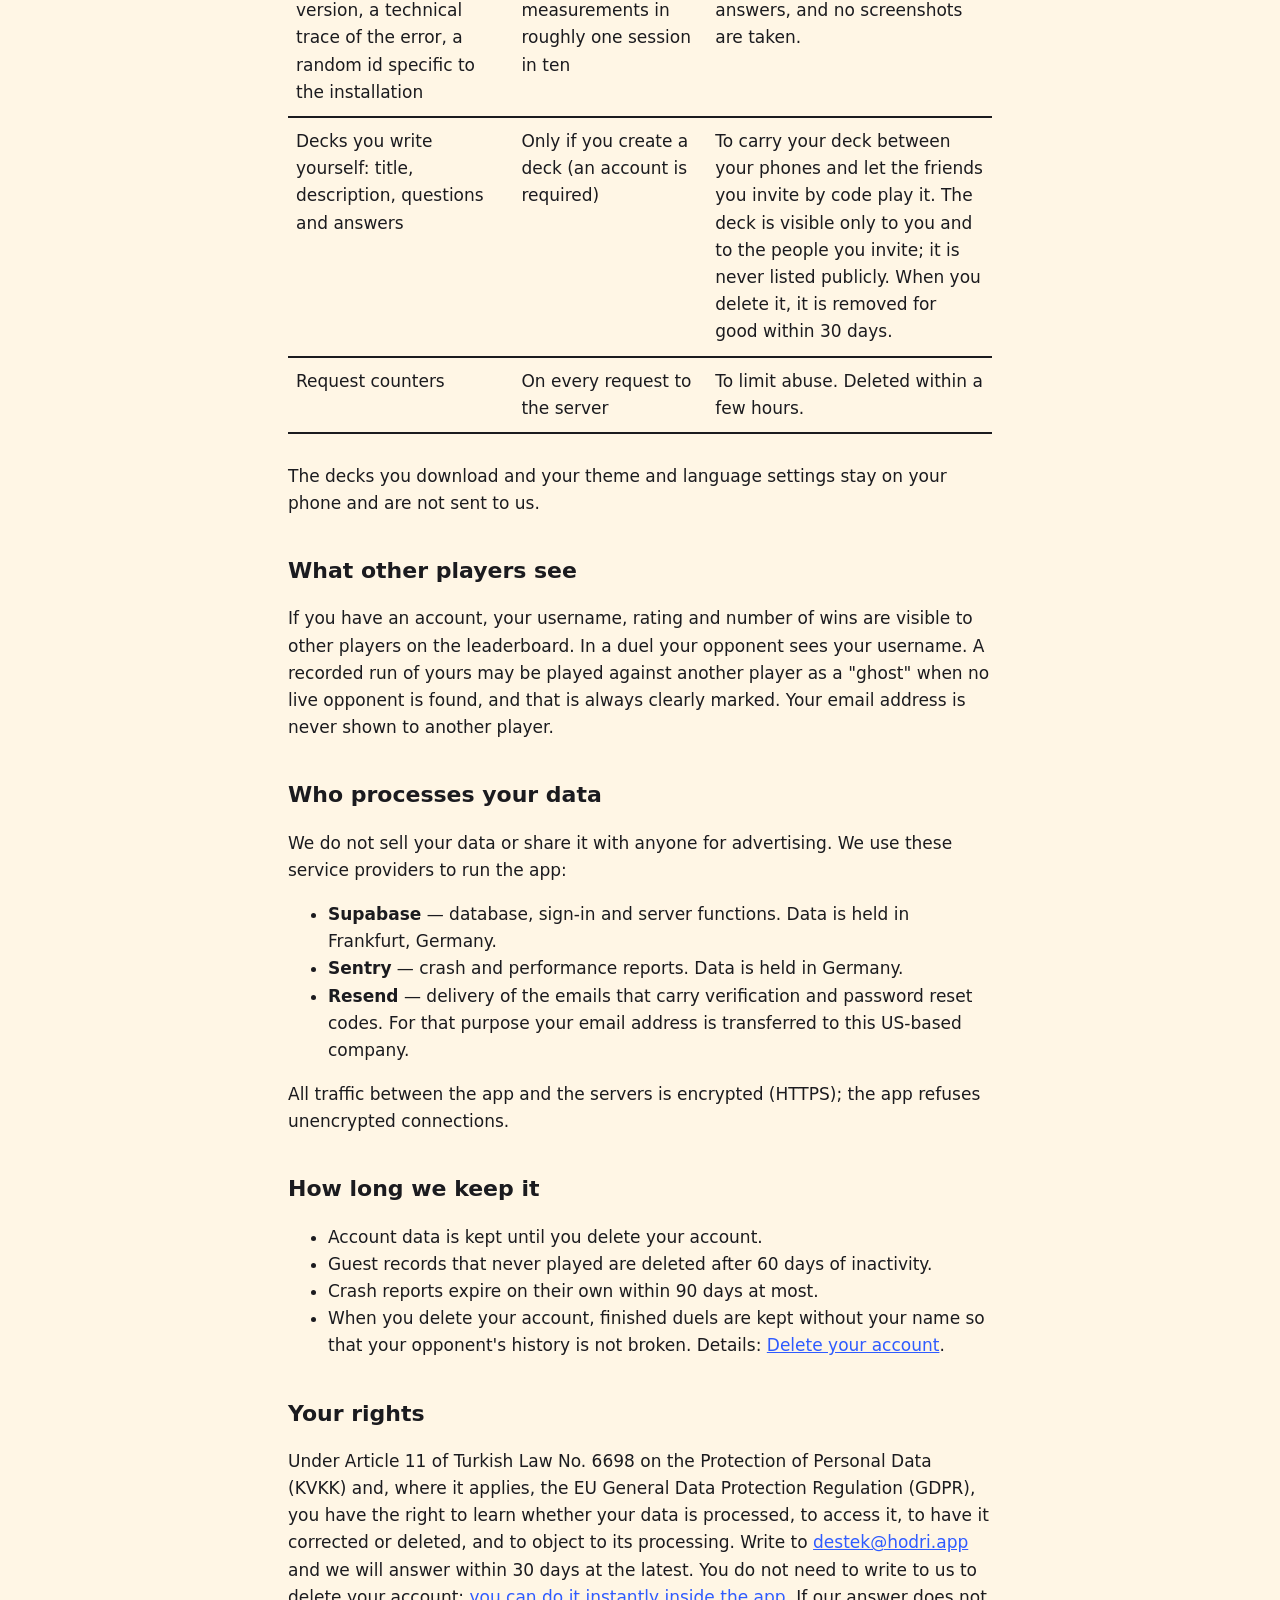
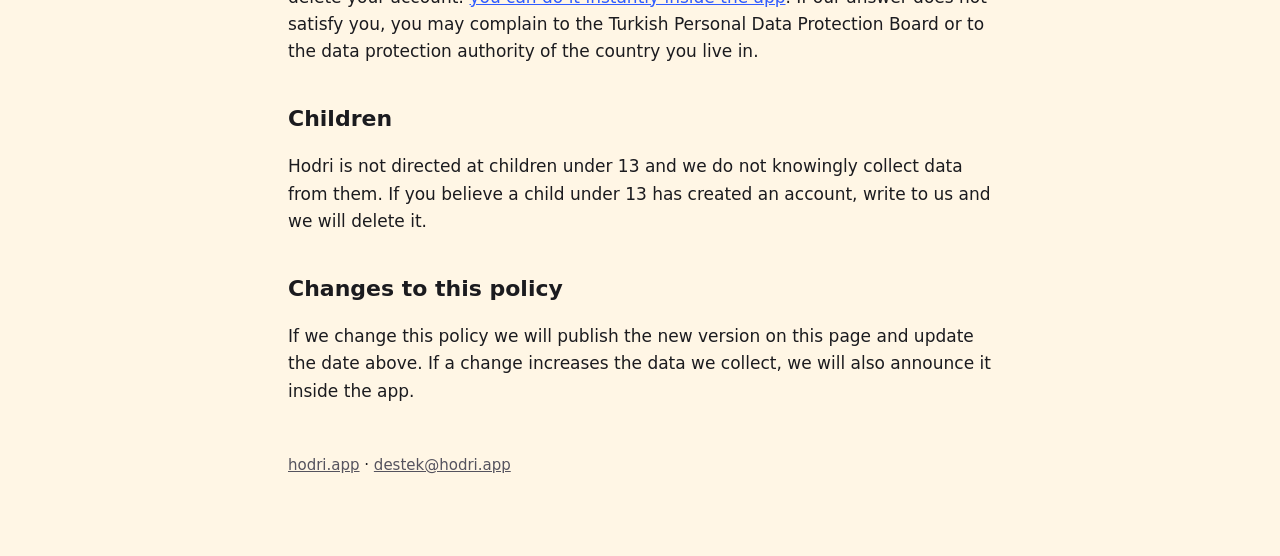
==== commit 299ae1fc: "Publish site/ from hodri-app b58db63" ====
--- a/privacy/index.html
+++ b/privacy/index.html
@@ -41,7 +41,8 @@
       <tr><td>Oyun kayıtları: düellolar, verdiğin cevaplar ve süreleri, puanın, galibiyetlerin</td><td>Oynadıkça</td><td>Düelloyu sunucuda hakemlik ederek adil tutmak, puanını ve sıralamayı hesaplamak için</td></tr>
       <tr><td>Dil tercihin (Türkçe / İngilizce)</td><td>Oturum açıldığında</td><td>Sana gönderilen e-postaların doğru dilde olması için</td></tr>
       <tr><td>Çökme ve performans raporları: telefon modeli, Android sürümü, uygulama sürümü, hatanın teknik dökümü, kuruluma özgü rastgele bir kimlik</td><td>Uygulama çöktüğünde; performans ölçümleri oturumların yaklaşık onda birinde</td><td>Hataları bulup düzeltmek için. Bu raporlar e-postanı, kullanıcı adını ya da cevaplarını içermez; ekran görüntüsü alınmaz.</td></tr>
-      <tr><td>İstek sayaçları</td><td>Sunucuya her istekte</td><td>Kötüye kullanımı sınırlamak için. Birkaç saat içinde silinir.</td></tr>
+      <tr><td>Kendi yazdığın desteler: başlık, açıklama, sorular ve cevaplar</td><td>Yalnızca bir deste oluşturursan (hesap gerekir)</td><td>Desteni telefonların arasında taşımak ve kodla davet ettiğin arkadaşlarına oynatmak için. Deste yalnızca sana ve davet ettiklerine görünür; herkese açık listelenmez. Sildiğinde 30 gün içinde kalıcı olarak silinir.</td></tr>
+<tr><td>İstek sayaçları</td><td>Sunucuya her istekte</td><td>Kötüye kullanımı sınırlamak için. Birkaç saat içinde silinir.</td></tr>
     </table>
     </div>
     <p>İndirdiğin desteler, tema ve dil ayarların yalnızca telefonunda durur ve bize gönderilmez.</p>
@@ -105,7 +106,8 @@
       <tr><td>Game records: duels, the answers you gave and how long they took, your rating, your wins</td><td>As you play</td><td>To referee duels on the server so they stay fair, and to work out ratings and the leaderboard</td></tr>
       <tr><td>Your language choice (Turkish / English)</td><td>When a session starts</td><td>So the emails we send you are in the right language</td></tr>
       <tr><td>Crash and performance reports: phone model, Android version, app version, a technical trace of the error, a random id specific to the installation</td><td>When the app crashes; performance measurements in roughly one session in ten</td><td>To find and fix faults. These reports do not contain your email, your username or your answers, and no screenshots are taken.</td></tr>
-      <tr><td>Request counters</td><td>On every request to the server</td><td>To limit abuse. Deleted within a few hours.</td></tr>
+      <tr><td>Decks you write yourself: title, description, questions and answers</td><td>Only if you create a deck (an account is required)</td><td>To carry your deck between your phones and let the friends you invite by code play it. The deck is visible only to you and to the people you invite; it is never listed publicly. When you delete it, it is removed for good within 30 days.</td></tr>
+<tr><td>Request counters</td><td>On every request to the server</td><td>To limit abuse. Deleted within a few hours.</td></tr>
     </table>
     </div>
     <p>The decks you download and your theme and language settings stay on your phone and are not sent to us.</p>
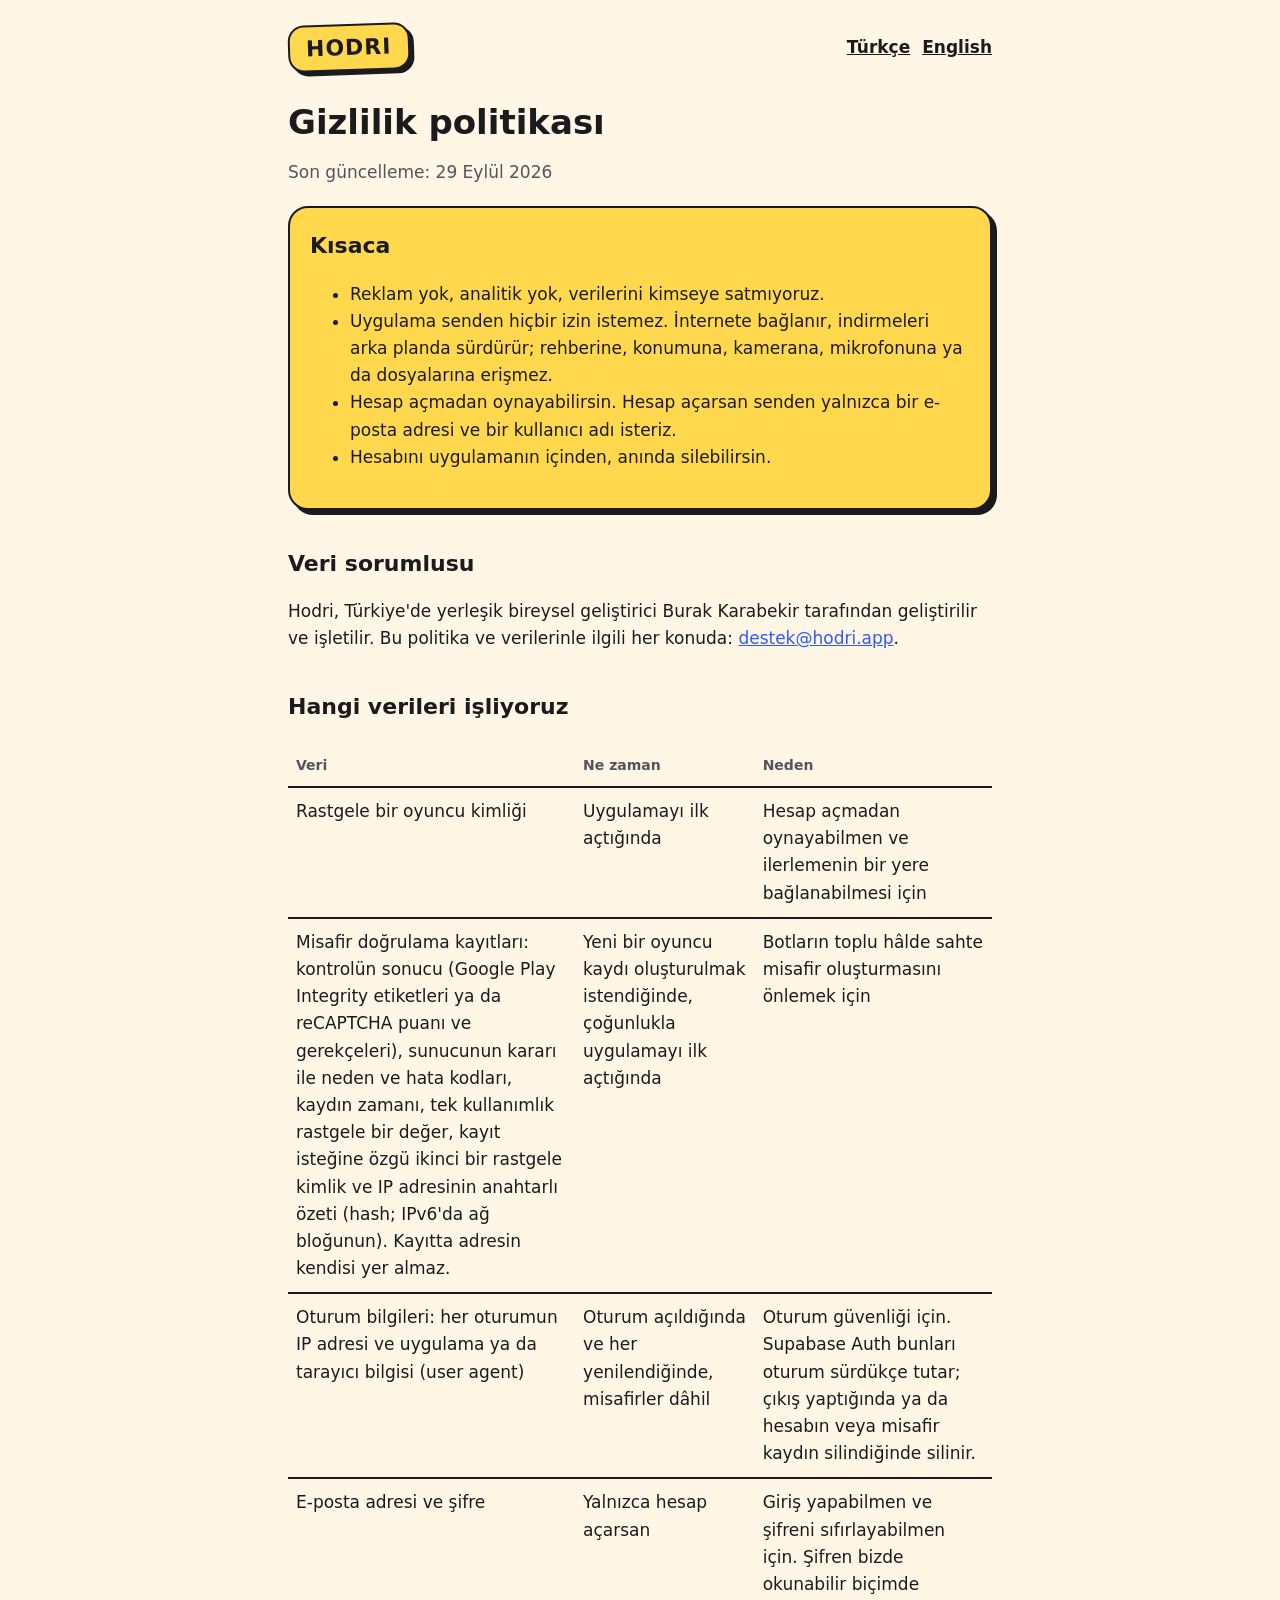
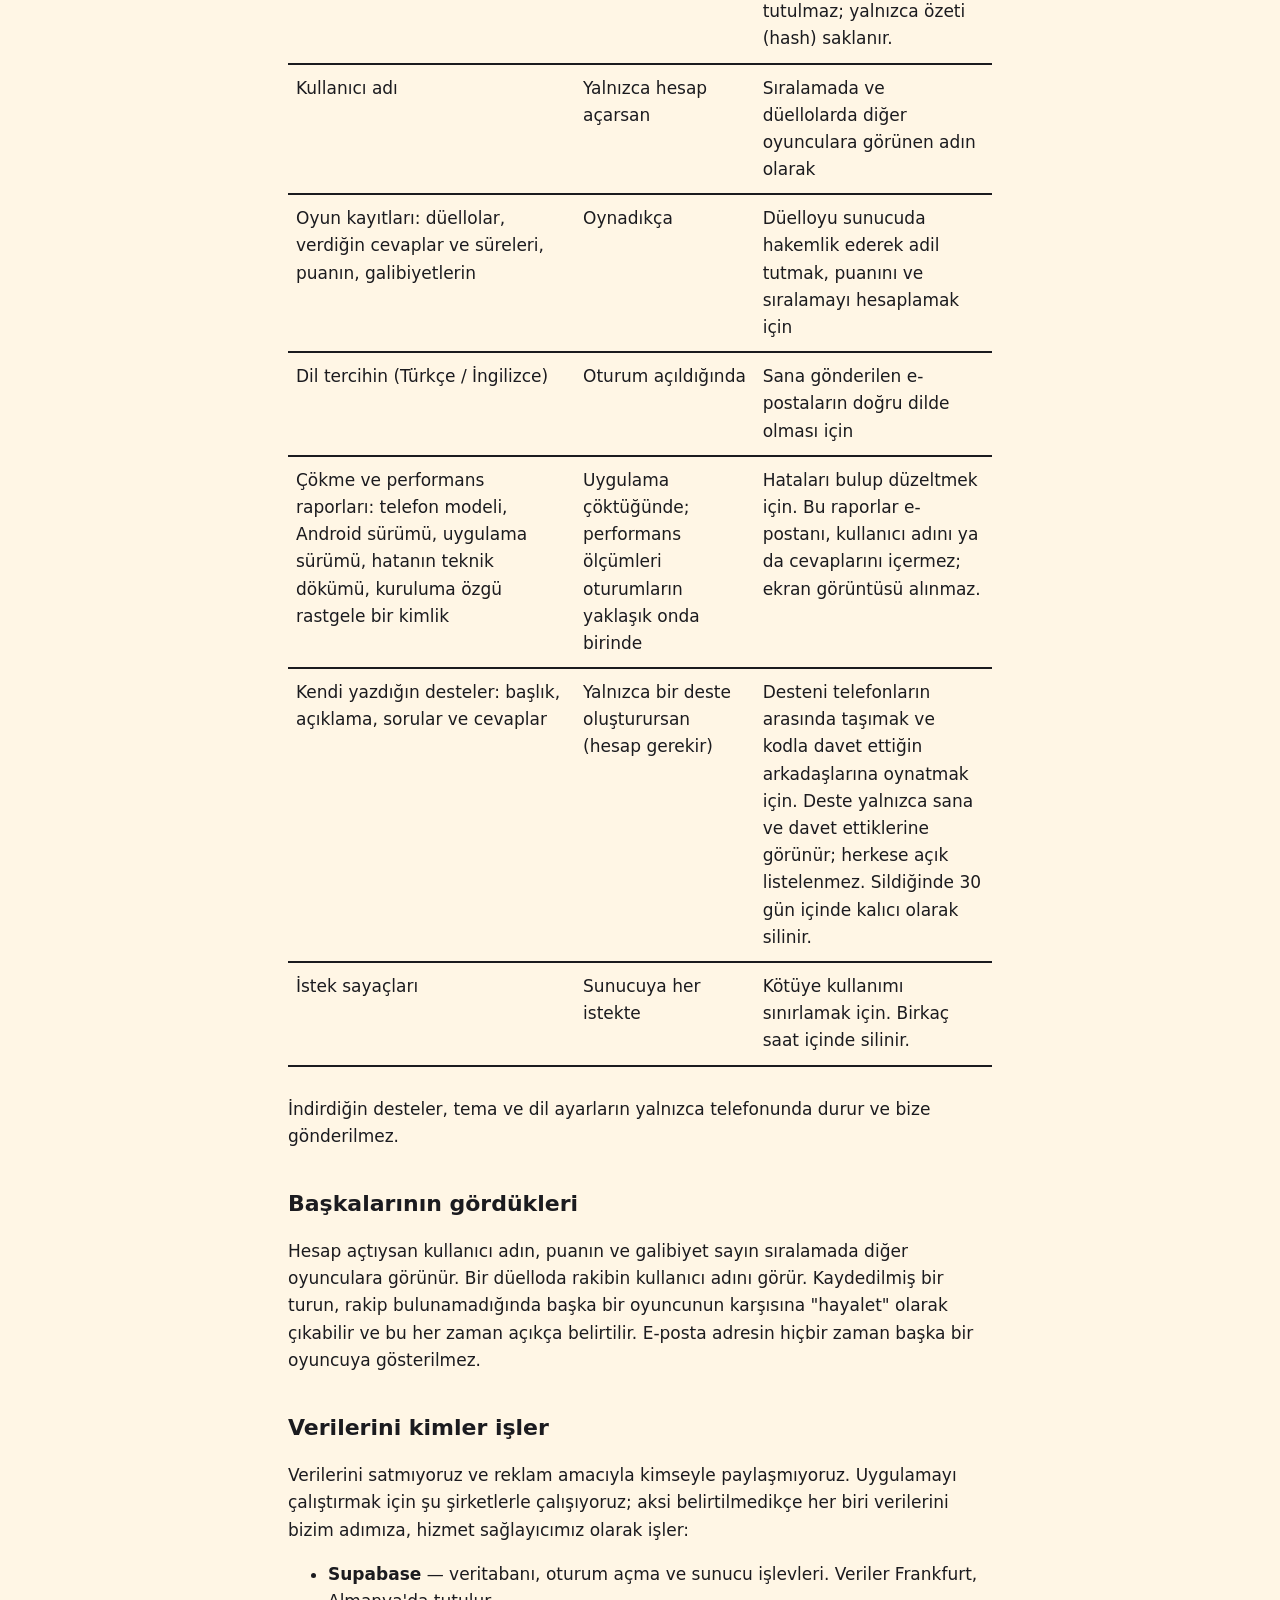
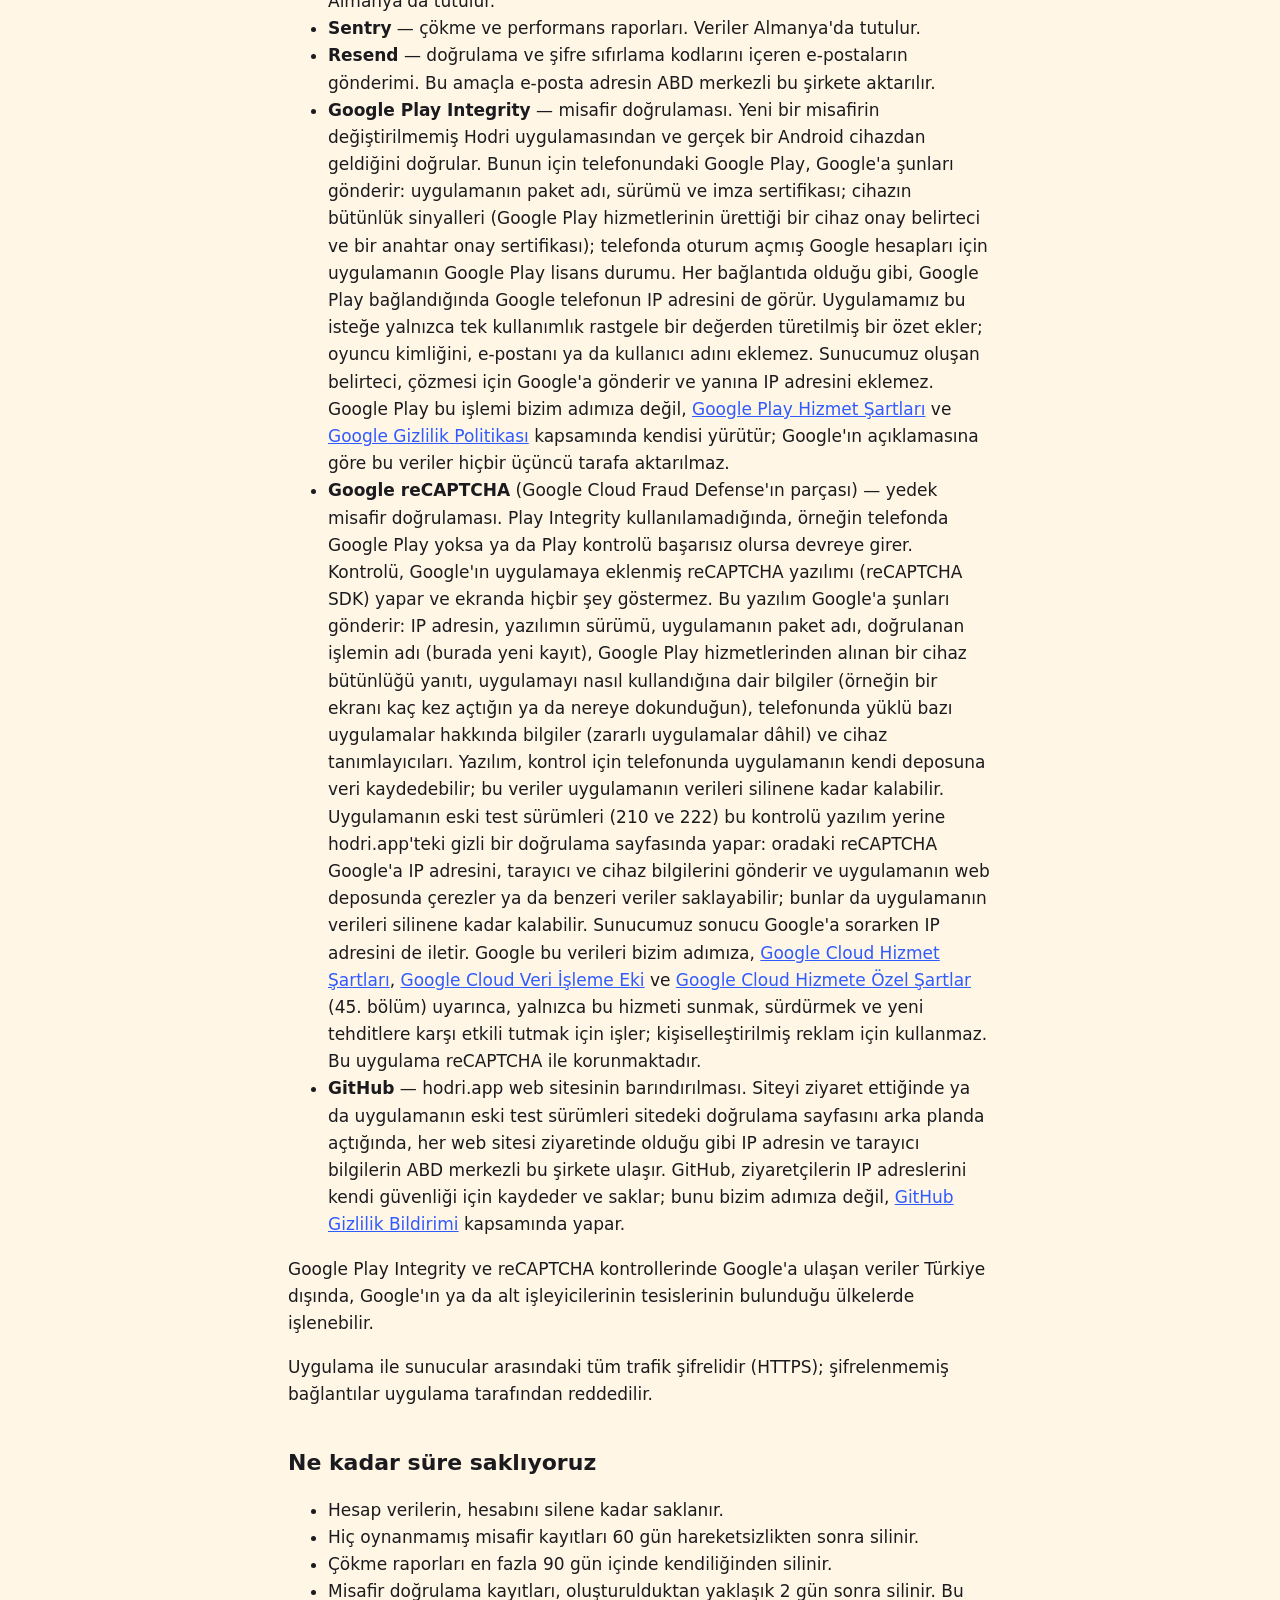
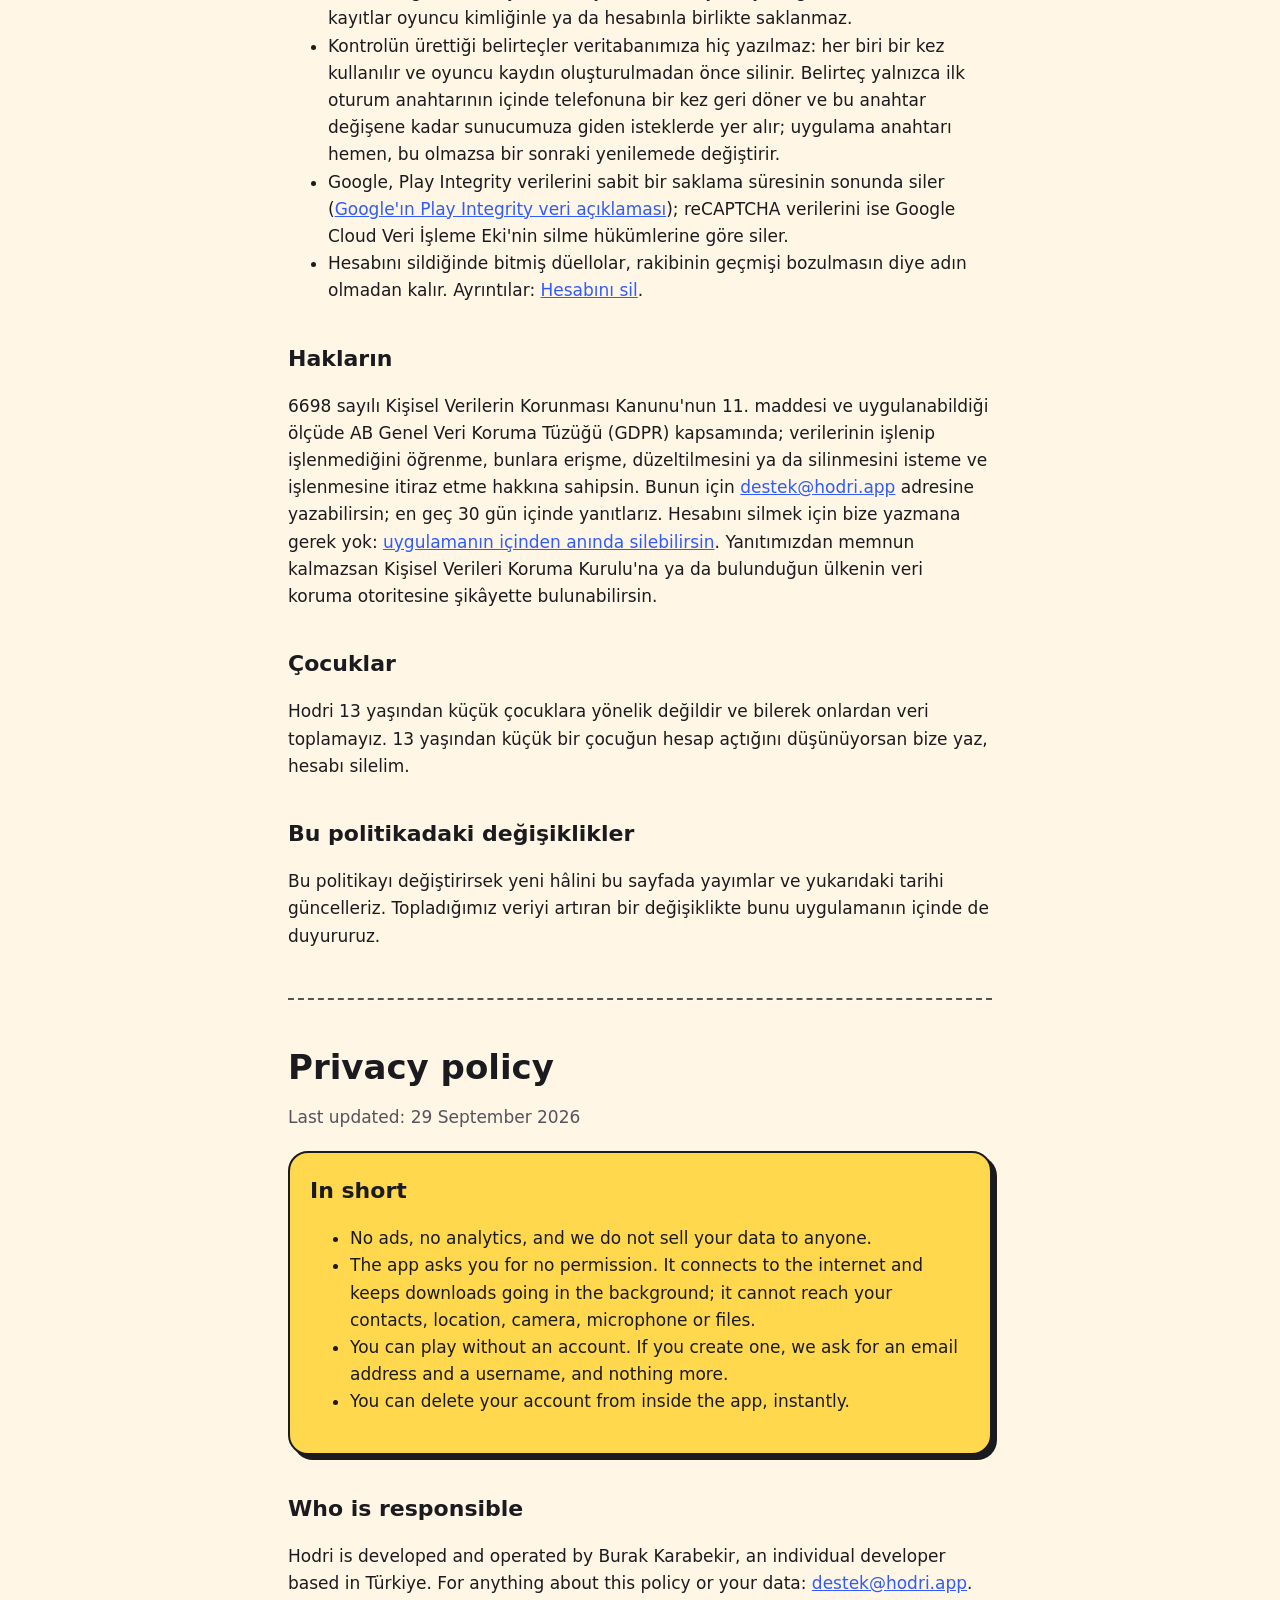
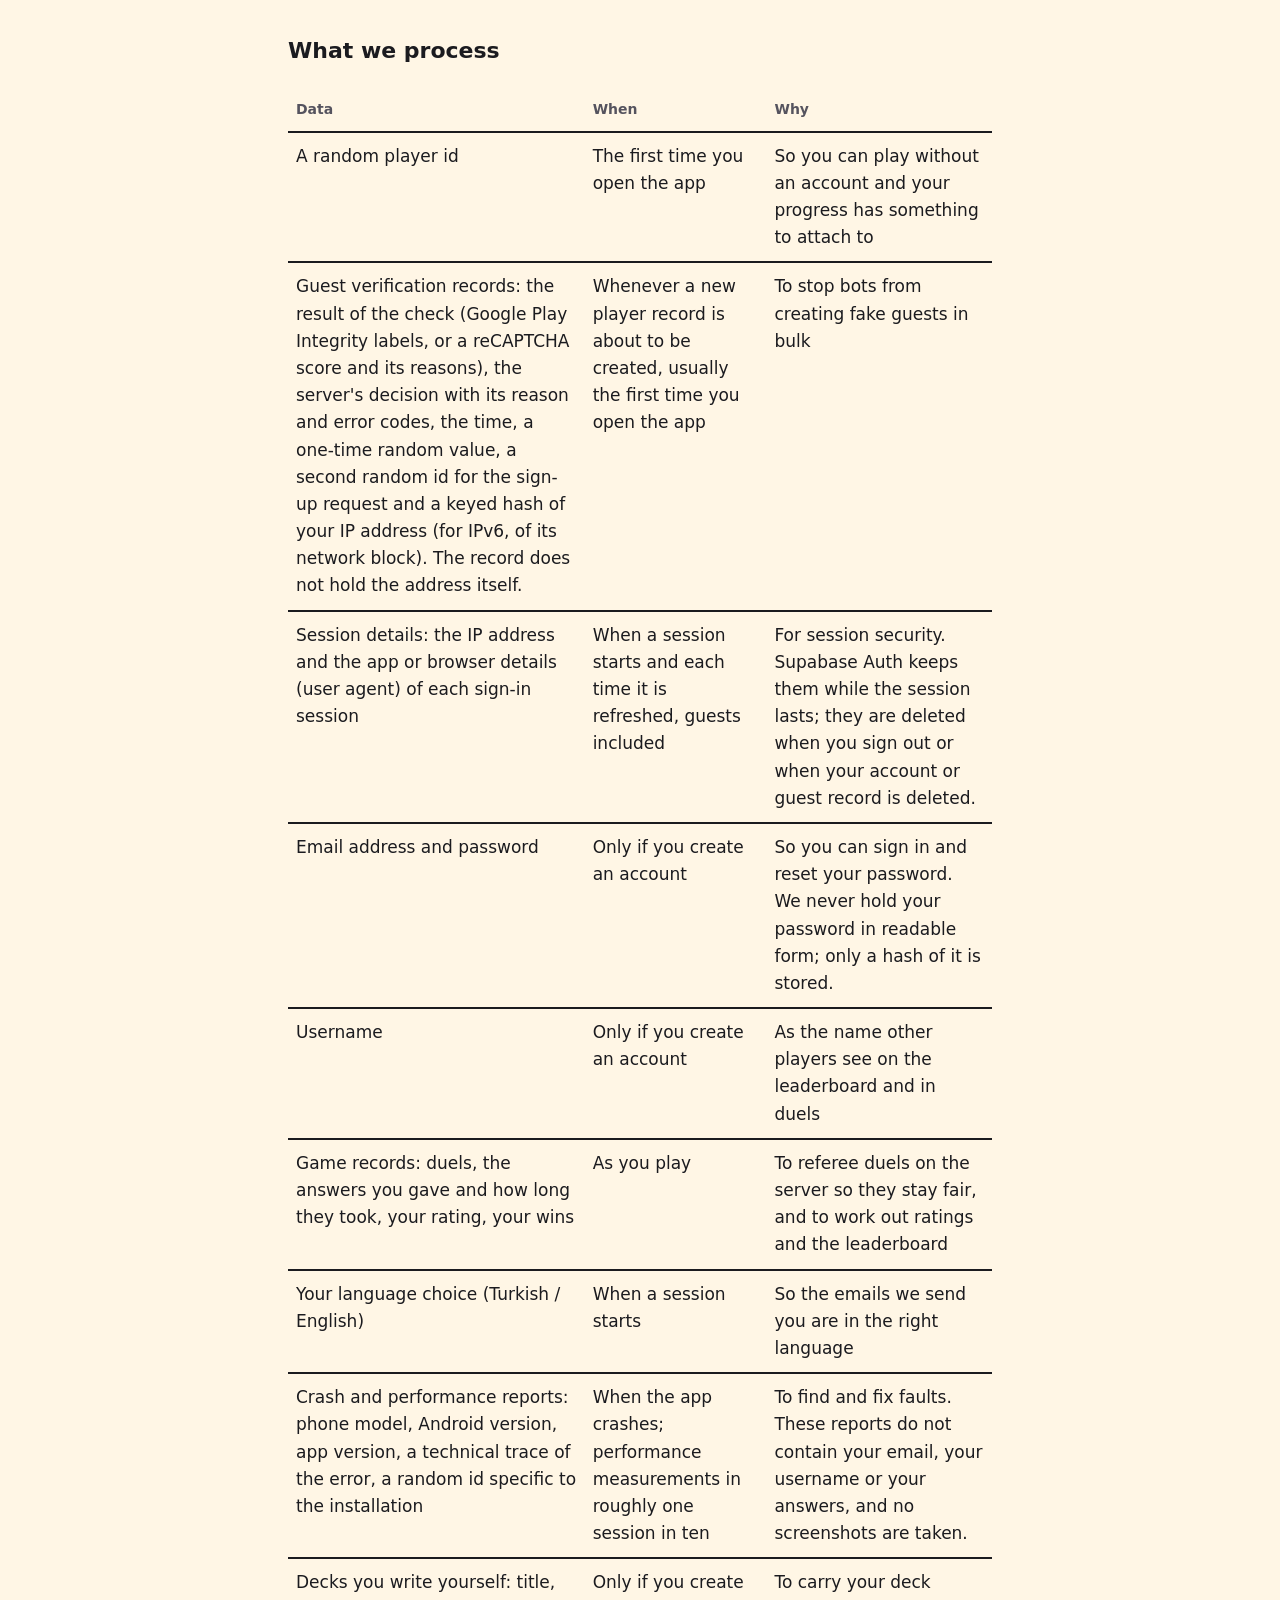
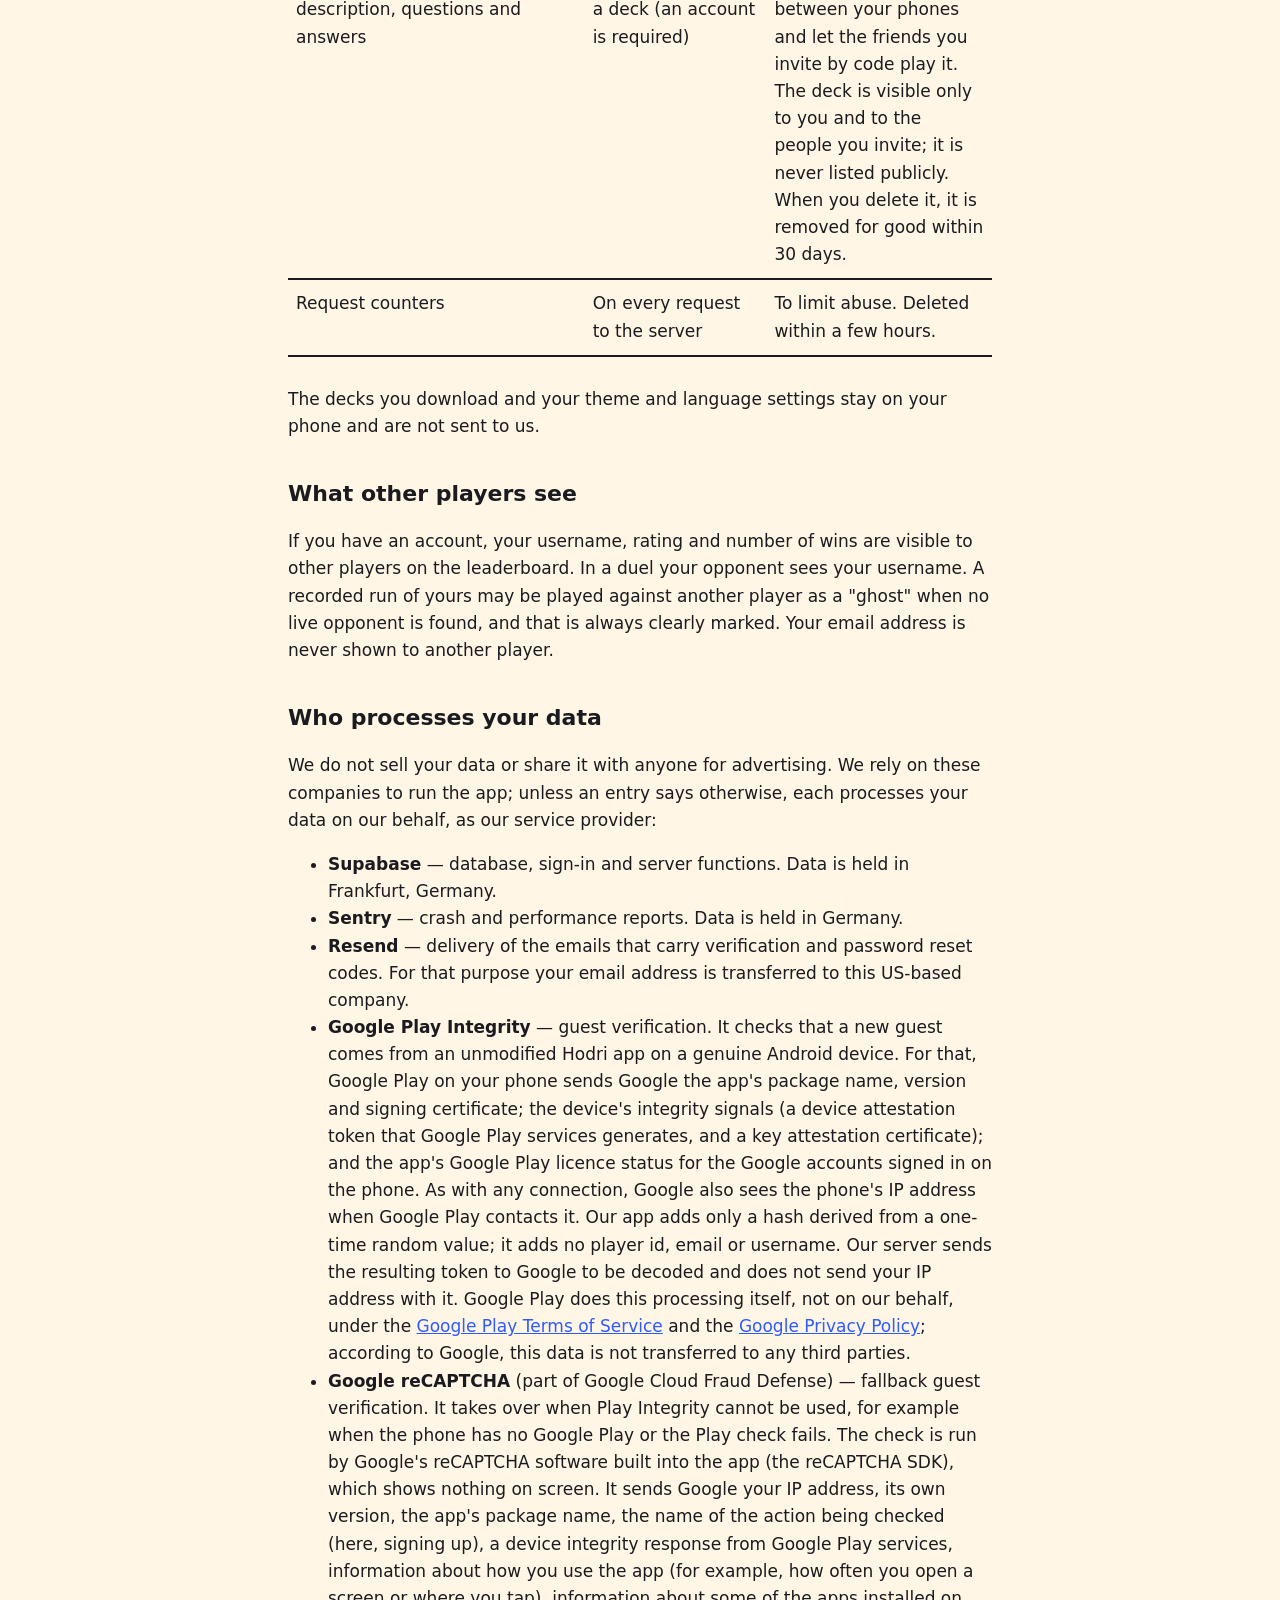
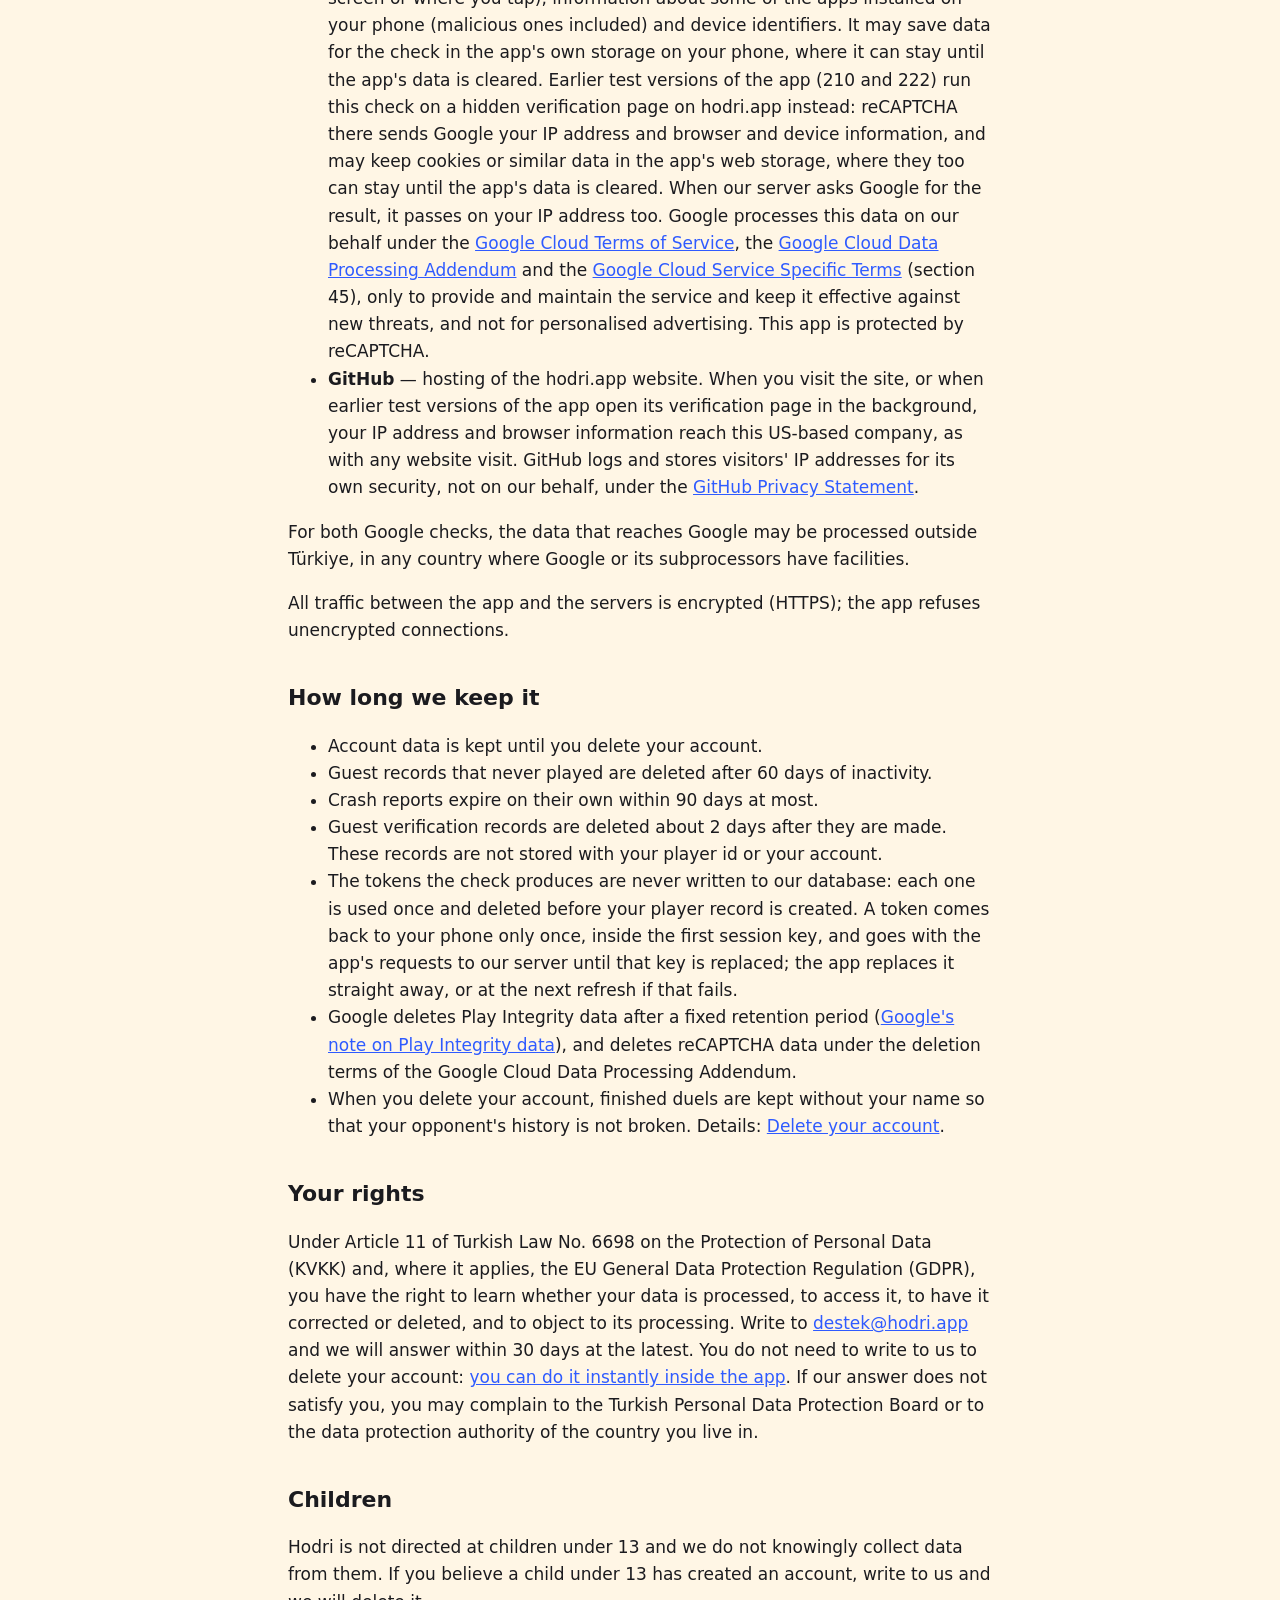
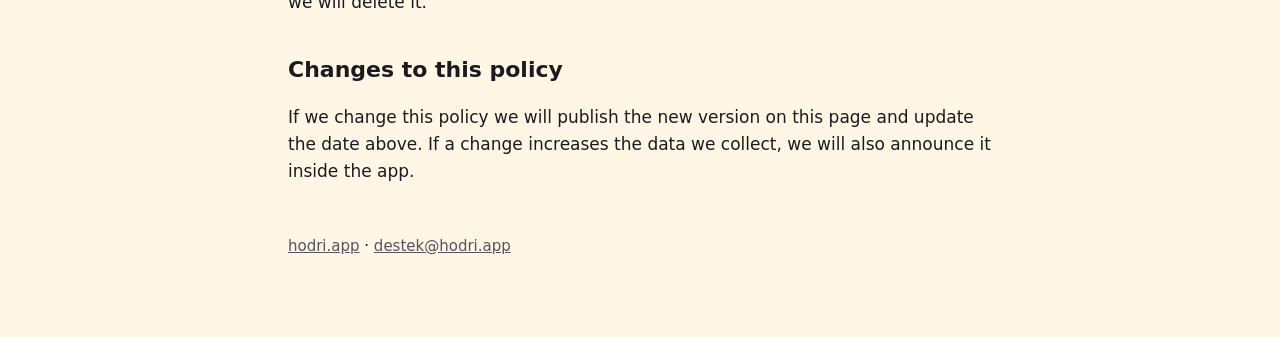
==== commit d468b3c7: "Publish site/ from hodri-app 210df42" ====
--- a/privacy/index.html
+++ b/privacy/index.html
@@ -16,7 +16,7 @@
 
   <section id="tr">
     <h1>Gizlilik politikası</h1>
-    <p class="muted">Son güncelleme: 21 Eylül 2026</p>
+    <p class="muted">Son güncelleme: 29 Eylül 2026</p>
 
     <div class="card accent">
       <h2>Kısaca</h2>
@@ -36,13 +36,15 @@
     <table>
       <tr><th>Veri</th><th>Ne zaman</th><th>Neden</th></tr>
       <tr><td>Rastgele bir oyuncu kimliği</td><td>Uygulamayı ilk açtığında</td><td>Hesap açmadan oynayabilmen ve ilerlemenin bir yere bağlanabilmesi için</td></tr>
+      <tr><td>Misafir doğrulama kayıtları: kontrolün sonucu (Google Play Integrity etiketleri ya da reCAPTCHA puanı ve gerekçeleri), sunucunun kararı ile neden ve hata kodları, kaydın zamanı, tek kullanımlık rastgele bir değer, kayıt isteğine özgü ikinci bir rastgele kimlik ve IP adresinin anahtarlı özeti (hash; IPv6'da ağ bloğunun). Kayıtta adresin kendisi yer almaz.</td><td>Yeni bir oyuncu kaydı oluşturulmak istendiğinde, çoğunlukla uygulamayı ilk açtığında</td><td>Botların toplu hâlde sahte misafir oluşturmasını önlemek için</td></tr>
+      <tr><td>Oturum bilgileri: her oturumun IP adresi ve uygulama ya da tarayıcı bilgisi (user agent)</td><td>Oturum açıldığında ve her yenilendiğinde, misafirler dâhil</td><td>Oturum güvenliği için. Supabase Auth bunları oturum sürdükçe tutar; çıkış yaptığında ya da hesabın veya misafir kaydın silindiğinde silinir.</td></tr>
       <tr><td>E-posta adresi ve şifre</td><td>Yalnızca hesap açarsan</td><td>Giriş yapabilmen ve şifreni sıfırlayabilmen için. Şifren bizde okunabilir biçimde tutulmaz; yalnızca özeti (hash) saklanır.</td></tr>
       <tr><td>Kullanıcı adı</td><td>Yalnızca hesap açarsan</td><td>Sıralamada ve düellolarda diğer oyunculara görünen adın olarak</td></tr>
       <tr><td>Oyun kayıtları: düellolar, verdiğin cevaplar ve süreleri, puanın, galibiyetlerin</td><td>Oynadıkça</td><td>Düelloyu sunucuda hakemlik ederek adil tutmak, puanını ve sıralamayı hesaplamak için</td></tr>
       <tr><td>Dil tercihin (Türkçe / İngilizce)</td><td>Oturum açıldığında</td><td>Sana gönderilen e-postaların doğru dilde olması için</td></tr>
       <tr><td>Çökme ve performans raporları: telefon modeli, Android sürümü, uygulama sürümü, hatanın teknik dökümü, kuruluma özgü rastgele bir kimlik</td><td>Uygulama çöktüğünde; performans ölçümleri oturumların yaklaşık onda birinde</td><td>Hataları bulup düzeltmek için. Bu raporlar e-postanı, kullanıcı adını ya da cevaplarını içermez; ekran görüntüsü alınmaz.</td></tr>
       <tr><td>Kendi yazdığın desteler: başlık, açıklama, sorular ve cevaplar</td><td>Yalnızca bir deste oluşturursan (hesap gerekir)</td><td>Desteni telefonların arasında taşımak ve kodla davet ettiğin arkadaşlarına oynatmak için. Deste yalnızca sana ve davet ettiklerine görünür; herkese açık listelenmez. Sildiğinde 30 gün içinde kalıcı olarak silinir.</td></tr>
-<tr><td>İstek sayaçları</td><td>Sunucuya her istekte</td><td>Kötüye kullanımı sınırlamak için. Birkaç saat içinde silinir.</td></tr>
+      <tr><td>İstek sayaçları</td><td>Sunucuya her istekte</td><td>Kötüye kullanımı sınırlamak için. Birkaç saat içinde silinir.</td></tr>
     </table>
     </div>
     <p>İndirdiğin desteler, tema ve dil ayarların yalnızca telefonunda durur ve bize gönderilmez.</p>
@@ -51,12 +53,16 @@
     <p>Hesap açtıysan kullanıcı adın, puanın ve galibiyet sayın sıralamada diğer oyunculara görünür. Bir düelloda rakibin kullanıcı adını görür. Kaydedilmiş bir turun, rakip bulunamadığında başka bir oyuncunun karşısına "hayalet" olarak çıkabilir ve bu her zaman açıkça belirtilir. E-posta adresin hiçbir zaman başka bir oyuncuya gösterilmez.</p>
 
     <h2>Verilerini kimler işler</h2>
-    <p>Verilerini satmıyoruz ve reklam amacıyla kimseyle paylaşmıyoruz. Uygulamayı çalıştırmak için şu hizmet sağlayıcıları kullanıyoruz:</p>
+    <p>Verilerini satmıyoruz ve reklam amacıyla kimseyle paylaşmıyoruz. Uygulamayı çalıştırmak için şu şirketlerle çalışıyoruz; aksi belirtilmedikçe her biri verilerini bizim adımıza, hizmet sağlayıcımız olarak işler:</p>
     <ul>
       <li><strong>Supabase</strong> — veritabanı, oturum açma ve sunucu işlevleri. Veriler Frankfurt, Almanya'da tutulur.</li>
       <li><strong>Sentry</strong> — çökme ve performans raporları. Veriler Almanya'da tutulur.</li>
       <li><strong>Resend</strong> — doğrulama ve şifre sıfırlama kodlarını içeren e-postaların gönderimi. Bu amaçla e-posta adresin ABD merkezli bu şirkete aktarılır.</li>
+      <li><strong>Google Play Integrity</strong> — misafir doğrulaması. Yeni bir misafirin değiştirilmemiş Hodri uygulamasından ve gerçek bir Android cihazdan geldiğini doğrular. Bunun için telefonundaki Google Play, Google'a şunları gönderir: uygulamanın paket adı, sürümü ve imza sertifikası; cihazın bütünlük sinyalleri (Google Play hizmetlerinin ürettiği bir cihaz onay belirteci ve bir anahtar onay sertifikası); telefonda oturum açmış Google hesapları için uygulamanın Google Play lisans durumu. Her bağlantıda olduğu gibi, Google Play bağlandığında Google telefonun IP adresini de görür. Uygulamamız bu isteğe yalnızca tek kullanımlık rastgele bir değerden türetilmiş bir özet ekler; oyuncu kimliğini, e-postanı ya da kullanıcı adını eklemez. Sunucumuz oluşan belirteci, çözmesi için Google'a gönderir ve yanına IP adresini eklemez. Google Play bu işlemi bizim adımıza değil, <a href="https://play.google.com/about/play-terms/?hl=tr">Google Play Hizmet Şartları</a> ve <a href="https://policies.google.com/privacy?hl=tr">Google Gizlilik Politikası</a> kapsamında kendisi yürütür; Google'ın açıklamasına göre bu veriler hiçbir üçüncü tarafa aktarılmaz.</li>
+      <li><strong>Google reCAPTCHA</strong> (Google Cloud Fraud Defense'ın parçası) — yedek misafir doğrulaması. Play Integrity kullanılamadığında, örneğin telefonda Google Play yoksa ya da Play kontrolü başarısız olursa devreye girer. Kontrolü, Google'ın uygulamaya eklenmiş reCAPTCHA yazılımı (reCAPTCHA SDK) yapar ve ekranda hiçbir şey göstermez. Bu yazılım Google'a şunları gönderir: IP adresin, yazılımın sürümü, uygulamanın paket adı, doğrulanan işlemin adı (burada yeni kayıt), Google Play hizmetlerinden alınan bir cihaz bütünlüğü yanıtı, uygulamayı nasıl kullandığına dair bilgiler (örneğin bir ekranı kaç kez açtığın ya da nereye dokunduğun), telefonunda yüklü bazı uygulamalar hakkında bilgiler (zararlı uygulamalar dâhil) ve cihaz tanımlayıcıları. Yazılım, kontrol için telefonunda uygulamanın kendi deposuna veri kaydedebilir; bu veriler uygulamanın verileri silinene kadar kalabilir. Uygulamanın eski test sürümleri (210 ve 222) bu kontrolü yazılım yerine hodri.app'teki gizli bir doğrulama sayfasında yapar: oradaki reCAPTCHA Google'a IP adresini, tarayıcı ve cihaz bilgilerini gönderir ve uygulamanın web deposunda çerezler ya da benzeri veriler saklayabilir; bunlar da uygulamanın verileri silinene kadar kalabilir. Sunucumuz sonucu Google'a sorarken IP adresini de iletir. Google bu verileri bizim adımıza, <a href="https://cloud.google.com/terms">Google Cloud Hizmet Şartları</a>, <a href="https://cloud.google.com/terms/data-processing-addendum">Google Cloud Veri İşleme Eki</a> ve <a href="https://cloud.google.com/terms/service-terms">Google Cloud Hizmete Özel Şartlar</a> (45. bölüm) uyarınca, yalnızca bu hizmeti sunmak, sürdürmek ve yeni tehditlere karşı etkili tutmak için işler; kişiselleştirilmiş reklam için kullanmaz. Bu uygulama reCAPTCHA ile korunmaktadır.</li>
+      <li><strong>GitHub</strong> — hodri.app web sitesinin barındırılması. Siteyi ziyaret ettiğinde ya da uygulamanın eski test sürümleri sitedeki doğrulama sayfasını arka planda açtığında, her web sitesi ziyaretinde olduğu gibi IP adresin ve tarayıcı bilgilerin ABD merkezli bu şirkete ulaşır. GitHub, ziyaretçilerin IP adreslerini kendi güvenliği için kaydeder ve saklar; bunu bizim adımıza değil, <a href="https://docs.github.com/en/site-policy/privacy-policies/github-general-privacy-statement">GitHub Gizlilik Bildirimi</a> kapsamında yapar.</li>
     </ul>
+    <p>Google Play Integrity ve reCAPTCHA kontrollerinde Google'a ulaşan veriler Türkiye dışında, Google'ın ya da alt işleyicilerinin tesislerinin bulunduğu ülkelerde işlenebilir.</p>
     <p>Uygulama ile sunucular arasındaki tüm trafik şifrelidir (HTTPS); şifrelenmemiş bağlantılar uygulama tarafından reddedilir.</p>
 
     <h2>Ne kadar süre saklıyoruz</h2>
@@ -64,6 +70,9 @@
       <li>Hesap verilerin, hesabını silene kadar saklanır.</li>
       <li>Hiç oynanmamış misafir kayıtları 60 gün hareketsizlikten sonra silinir.</li>
       <li>Çökme raporları en fazla 90 gün içinde kendiliğinden silinir.</li>
+      <li>Misafir doğrulama kayıtları, oluşturulduktan yaklaşık 2 gün sonra silinir. Bu kayıtlar oyuncu kimliğinle ya da hesabınla birlikte saklanmaz.</li>
+      <li>Kontrolün ürettiği belirteçler veritabanımıza hiç yazılmaz: her biri bir kez kullanılır ve oyuncu kaydın oluşturulmadan önce silinir. Belirteç yalnızca ilk oturum anahtarının içinde telefonuna bir kez geri döner ve bu anahtar değişene kadar sunucumuza giden isteklerde yer alır; uygulama anahtarı hemen, bu olmazsa bir sonraki yenilemede değiştirir.</li>
+      <li>Google, Play Integrity verilerini sabit bir saklama süresinin sonunda siler (<a href="https://developer.android.com/google/play/integrity/terms?hl=tr#data-safety">Google'ın Play Integrity veri açıklaması</a>); reCAPTCHA verilerini ise Google Cloud Veri İşleme Eki'nin silme hükümlerine göre siler.</li>
       <li>Hesabını sildiğinde bitmiş düellolar, rakibinin geçmişi bozulmasın diye adın olmadan kalır. Ayrıntılar: <a href="/delete-account/">Hesabını sil</a>.</li>
     </ul>
 
@@ -74,14 +83,14 @@
     <p>Hodri 13 yaşından küçük çocuklara yönelik değildir ve bilerek onlardan veri toplamayız. 13 yaşından küçük bir çocuğun hesap açtığını düşünüyorsan bize yaz, hesabı silelim.</p>
 
     <h2>Bu politikadaki değişiklikler</h2>
-    <p>Bu politikayı değiştirirsek yeni halini bu sayfada yayımlar ve yukarıdaki tarihi güncelleriz. Topladığımız veriyi artıran bir değişiklikte bunu uygulamanın içinde de duyururuz.</p>
+    <p>Bu politikayı değiştirirsek yeni hâlini bu sayfada yayımlar ve yukarıdaki tarihi güncelleriz. Topladığımız veriyi artıran bir değişiklikte bunu uygulamanın içinde de duyururuz.</p>
   </section>
 
   <hr>
 
   <section id="en" lang="en">
     <h1>Privacy policy</h1>
-    <p class="muted">Last updated: 21 September 2026</p>
+    <p class="muted">Last updated: 29 September 2026</p>
 
     <div class="card accent">
       <h2>In short</h2>
@@ -101,13 +110,15 @@
     <table>
       <tr><th>Data</th><th>When</th><th>Why</th></tr>
       <tr><td>A random player id</td><td>The first time you open the app</td><td>So you can play without an account and your progress has something to attach to</td></tr>
+      <tr><td>Guest verification records: the result of the check (Google Play Integrity labels, or a reCAPTCHA score and its reasons), the server's decision with its reason and error codes, the time, a one-time random value, a second random id for the sign-up request and a keyed hash of your IP address (for IPv6, of its network block). The record does not hold the address itself.</td><td>Whenever a new player record is about to be created, usually the first time you open the app</td><td>To stop bots from creating fake guests in bulk</td></tr>
+      <tr><td>Session details: the IP address and the app or browser details (user agent) of each sign-in session</td><td>When a session starts and each time it is refreshed, guests included</td><td>For session security. Supabase Auth keeps them while the session lasts; they are deleted when you sign out or when your account or guest record is deleted.</td></tr>
       <tr><td>Email address and password</td><td>Only if you create an account</td><td>So you can sign in and reset your password. We never hold your password in readable form; only a hash of it is stored.</td></tr>
       <tr><td>Username</td><td>Only if you create an account</td><td>As the name other players see on the leaderboard and in duels</td></tr>
       <tr><td>Game records: duels, the answers you gave and how long they took, your rating, your wins</td><td>As you play</td><td>To referee duels on the server so they stay fair, and to work out ratings and the leaderboard</td></tr>
       <tr><td>Your language choice (Turkish / English)</td><td>When a session starts</td><td>So the emails we send you are in the right language</td></tr>
       <tr><td>Crash and performance reports: phone model, Android version, app version, a technical trace of the error, a random id specific to the installation</td><td>When the app crashes; performance measurements in roughly one session in ten</td><td>To find and fix faults. These reports do not contain your email, your username or your answers, and no screenshots are taken.</td></tr>
       <tr><td>Decks you write yourself: title, description, questions and answers</td><td>Only if you create a deck (an account is required)</td><td>To carry your deck between your phones and let the friends you invite by code play it. The deck is visible only to you and to the people you invite; it is never listed publicly. When you delete it, it is removed for good within 30 days.</td></tr>
-<tr><td>Request counters</td><td>On every request to the server</td><td>To limit abuse. Deleted within a few hours.</td></tr>
+      <tr><td>Request counters</td><td>On every request to the server</td><td>To limit abuse. Deleted within a few hours.</td></tr>
     </table>
     </div>
     <p>The decks you download and your theme and language settings stay on your phone and are not sent to us.</p>
@@ -116,12 +127,16 @@
     <p>If you have an account, your username, rating and number of wins are visible to other players on the leaderboard. In a duel your opponent sees your username. A recorded run of yours may be played against another player as a "ghost" when no live opponent is found, and that is always clearly marked. Your email address is never shown to another player.</p>
 
     <h2>Who processes your data</h2>
-    <p>We do not sell your data or share it with anyone for advertising. We use these service providers to run the app:</p>
+    <p>We do not sell your data or share it with anyone for advertising. We rely on these companies to run the app; unless an entry says otherwise, each processes your data on our behalf, as our service provider:</p>
     <ul>
       <li><strong>Supabase</strong> — database, sign-in and server functions. Data is held in Frankfurt, Germany.</li>
       <li><strong>Sentry</strong> — crash and performance reports. Data is held in Germany.</li>
       <li><strong>Resend</strong> — delivery of the emails that carry verification and password reset codes. For that purpose your email address is transferred to this US-based company.</li>
+      <li><strong>Google Play Integrity</strong> — guest verification. It checks that a new guest comes from an unmodified Hodri app on a genuine Android device. For that, Google Play on your phone sends Google the app's package name, version and signing certificate; the device's integrity signals (a device attestation token that Google Play services generates, and a key attestation certificate); and the app's Google Play licence status for the Google accounts signed in on the phone. As with any connection, Google also sees the phone's IP address when Google Play contacts it. Our app adds only a hash derived from a one-time random value; it adds no player id, email or username. Our server sends the resulting token to Google to be decoded and does not send your IP address with it. Google Play does this processing itself, not on our behalf, under the <a href="https://play.google.com/about/play-terms/">Google Play Terms of Service</a> and the <a href="https://policies.google.com/privacy">Google Privacy Policy</a>; according to Google, this data is not transferred to any third parties.</li>
+      <li><strong>Google reCAPTCHA</strong> (part of Google Cloud Fraud Defense) — fallback guest verification. It takes over when Play Integrity cannot be used, for example when the phone has no Google Play or the Play check fails. The check is run by Google's reCAPTCHA software built into the app (the reCAPTCHA SDK), which shows nothing on screen. It sends Google your IP address, its own version, the app's package name, the name of the action being checked (here, signing up), a device integrity response from Google Play services, information about how you use the app (for example, how often you open a screen or where you tap), information about some of the apps installed on your phone (malicious ones included) and device identifiers. It may save data for the check in the app's own storage on your phone, where it can stay until the app's data is cleared. Earlier test versions of the app (210 and 222) run this check on a hidden verification page on hodri.app instead: reCAPTCHA there sends Google your IP address and browser and device information, and may keep cookies or similar data in the app's web storage, where they too can stay until the app's data is cleared. When our server asks Google for the result, it passes on your IP address too. Google processes this data on our behalf under the <a href="https://cloud.google.com/terms">Google Cloud Terms of Service</a>, the <a href="https://cloud.google.com/terms/data-processing-addendum">Google Cloud Data Processing Addendum</a> and the <a href="https://cloud.google.com/terms/service-terms">Google Cloud Service Specific Terms</a> (section 45), only to provide and maintain the service and keep it effective against new threats, and not for personalised advertising. This app is protected by reCAPTCHA.</li>
+      <li><strong>GitHub</strong> — hosting of the hodri.app website. When you visit the site, or when earlier test versions of the app open its verification page in the background, your IP address and browser information reach this US-based company, as with any website visit. GitHub logs and stores visitors' IP addresses for its own security, not on our behalf, under the <a href="https://docs.github.com/en/site-policy/privacy-policies/github-general-privacy-statement">GitHub Privacy Statement</a>.</li>
     </ul>
+    <p>For both Google checks, the data that reaches Google may be processed outside Türkiye, in any country where Google or its subprocessors have facilities.</p>
     <p>All traffic between the app and the servers is encrypted (HTTPS); the app refuses unencrypted connections.</p>
 
     <h2>How long we keep it</h2>
@@ -129,6 +144,9 @@
       <li>Account data is kept until you delete your account.</li>
       <li>Guest records that never played are deleted after 60 days of inactivity.</li>
       <li>Crash reports expire on their own within 90 days at most.</li>
+      <li>Guest verification records are deleted about 2 days after they are made. These records are not stored with your player id or your account.</li>
+      <li>The tokens the check produces are never written to our database: each one is used once and deleted before your player record is created. A token comes back to your phone only once, inside the first session key, and goes with the app's requests to our server until that key is replaced; the app replaces it straight away, or at the next refresh if that fails.</li>
+      <li>Google deletes Play Integrity data after a fixed retention period (<a href="https://developer.android.com/google/play/integrity/terms#data-safety">Google's note on Play Integrity data</a>), and deletes reCAPTCHA data under the deletion terms of the Google Cloud Data Processing Addendum.</li>
       <li>When you delete your account, finished duels are kept without your name so that your opponent's history is not broken. Details: <a href="/delete-account/#en">Delete your account</a>.</li>
     </ul>
 
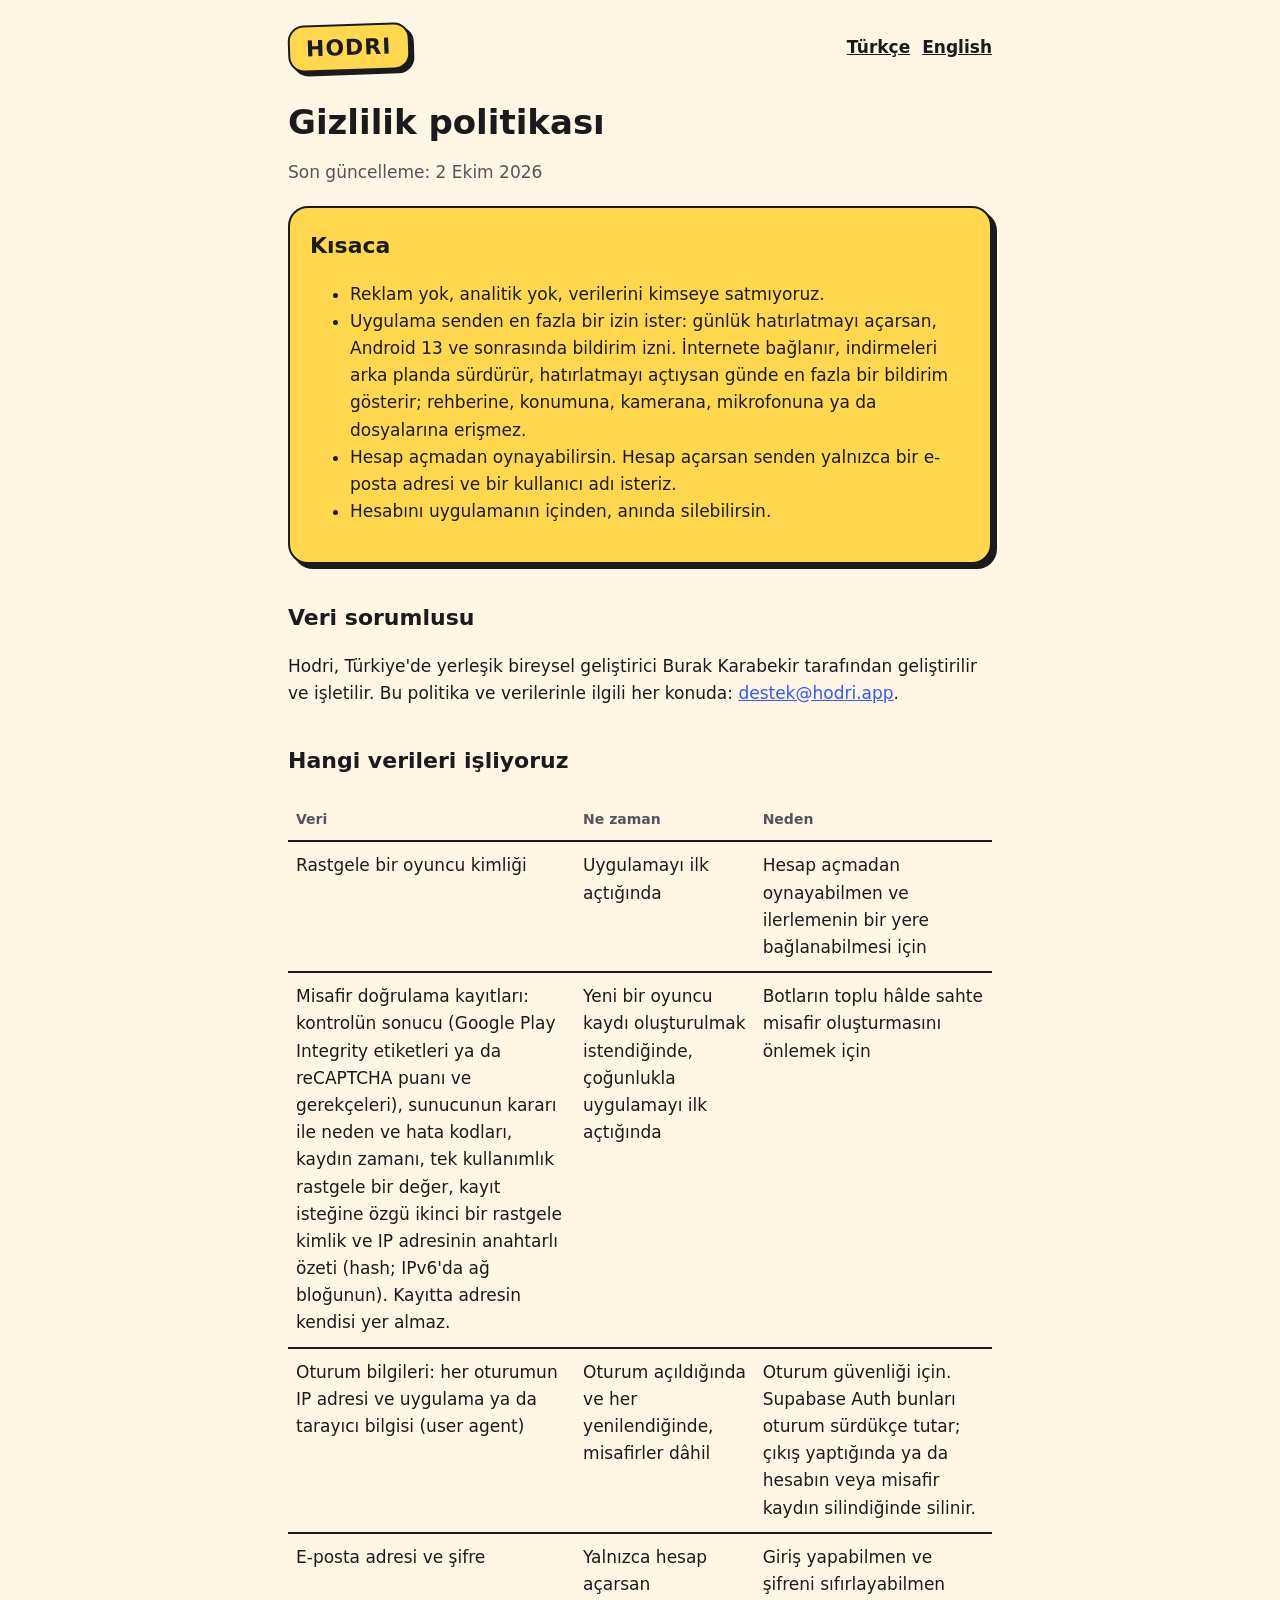
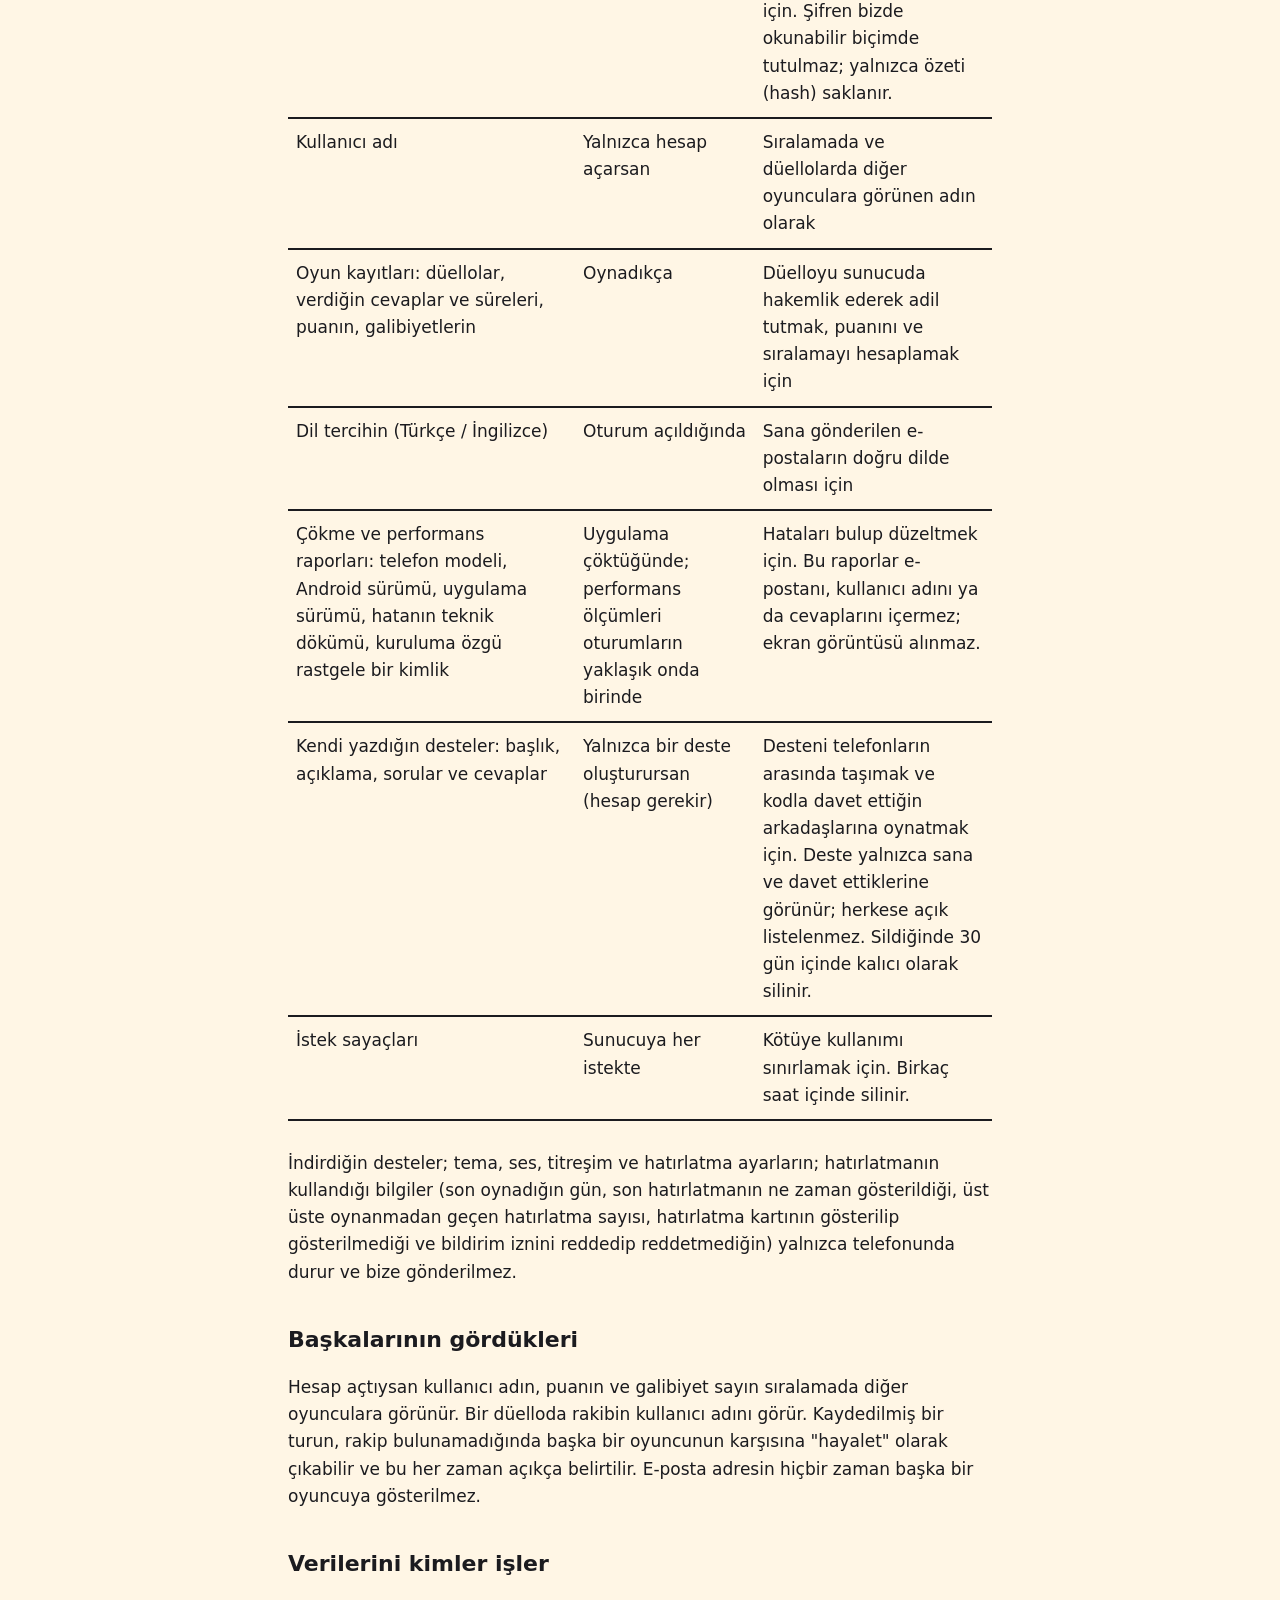
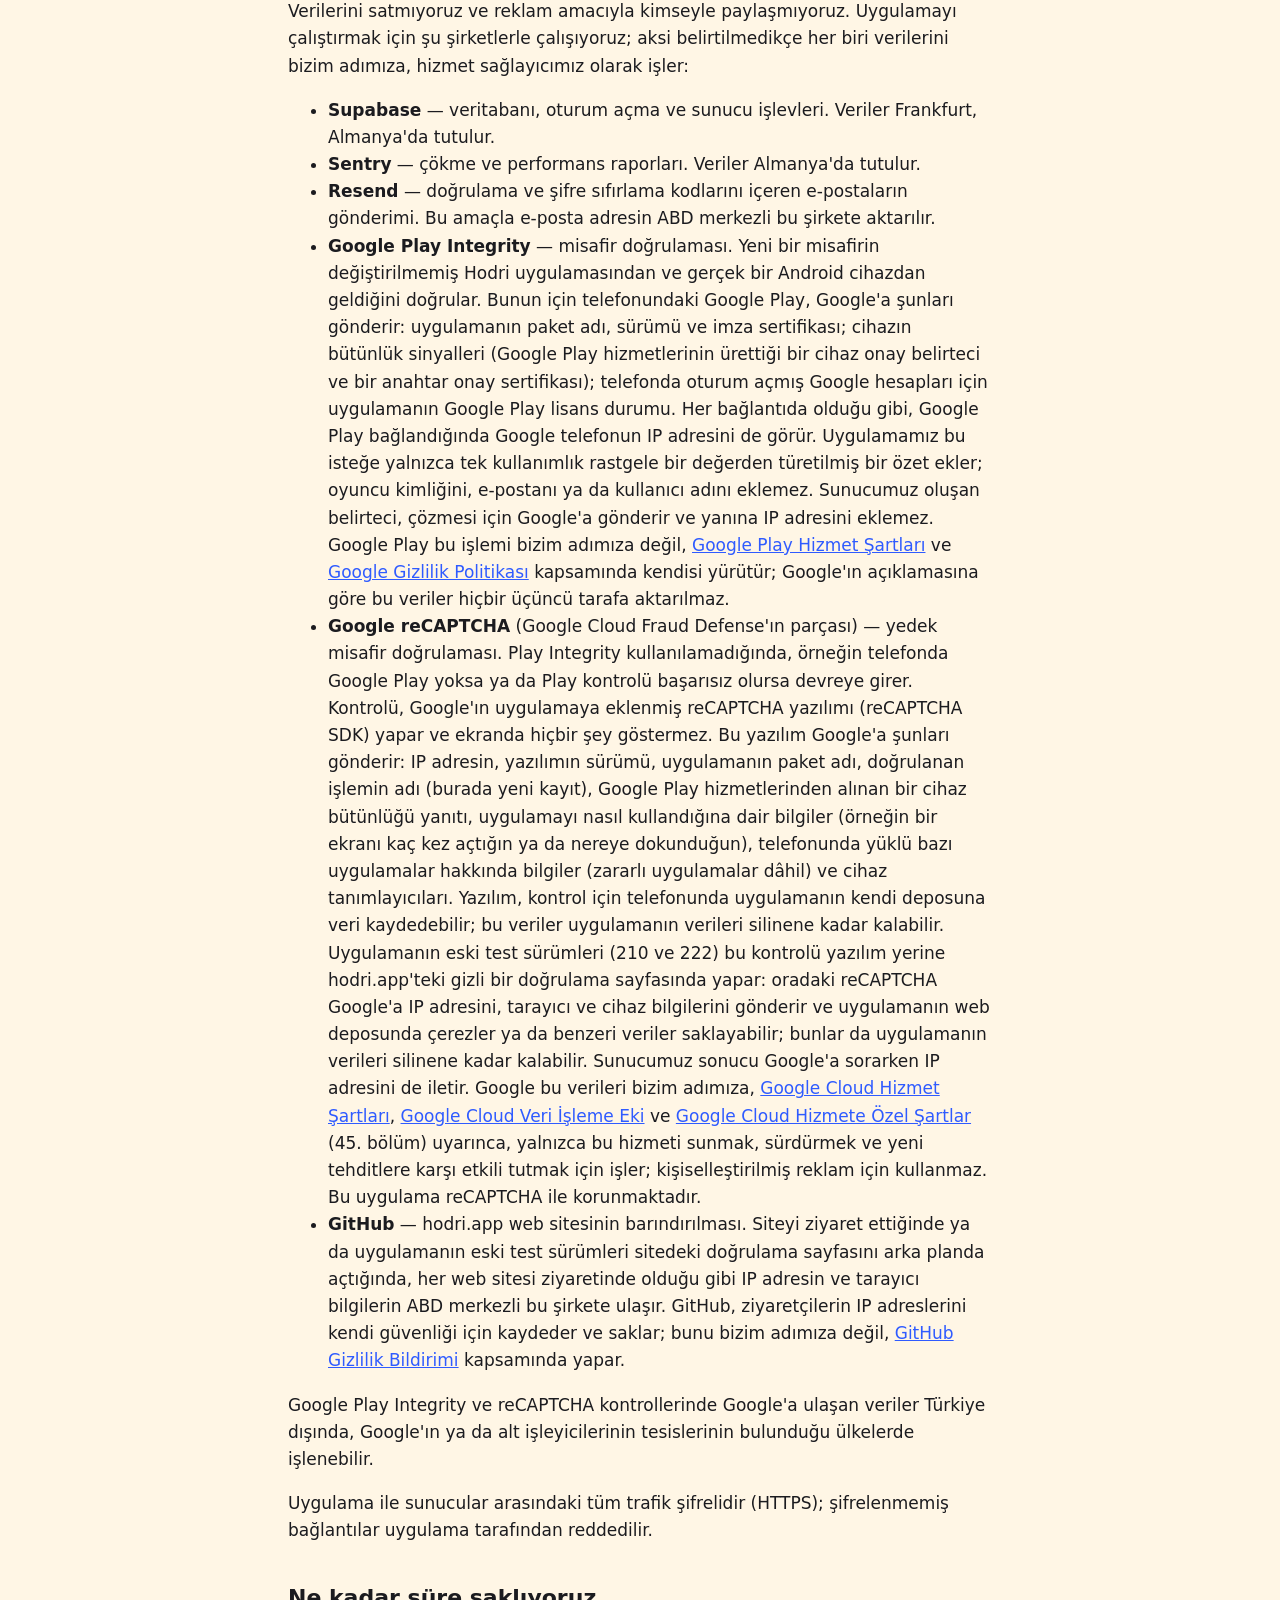
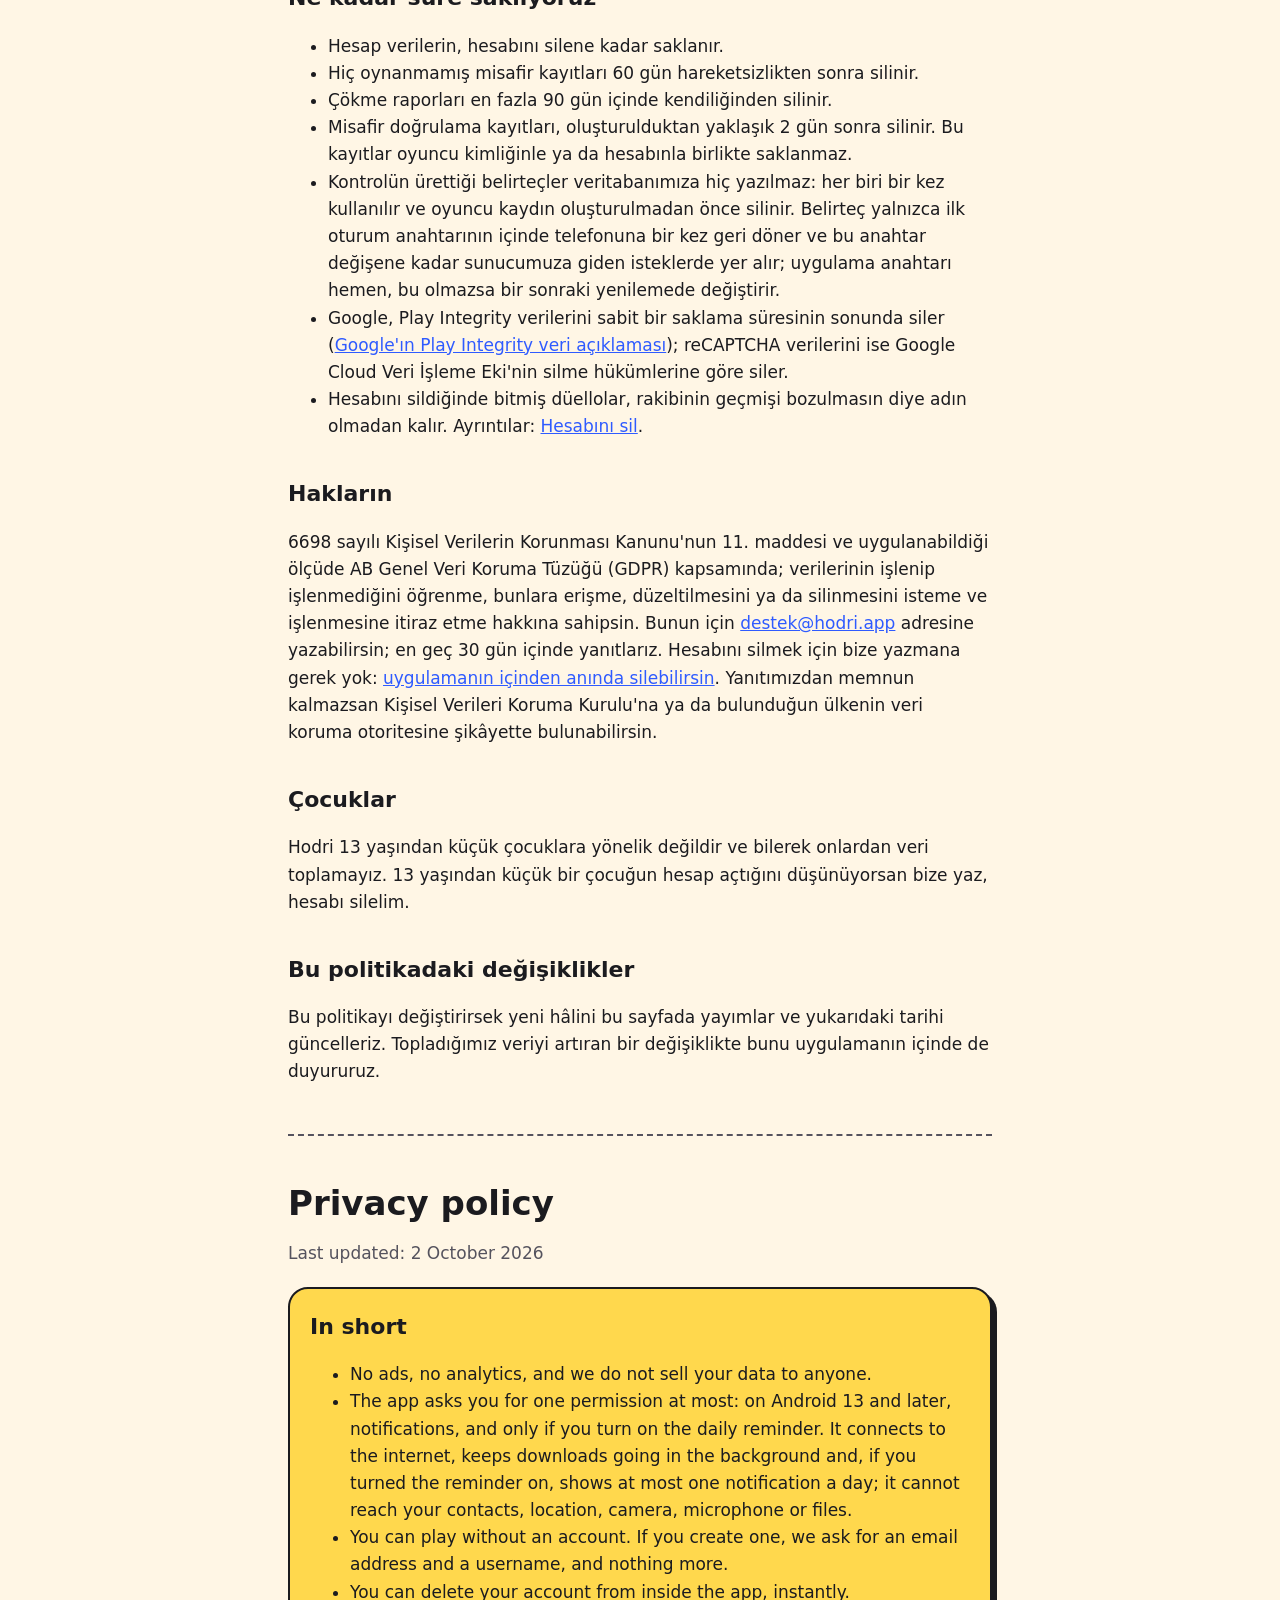
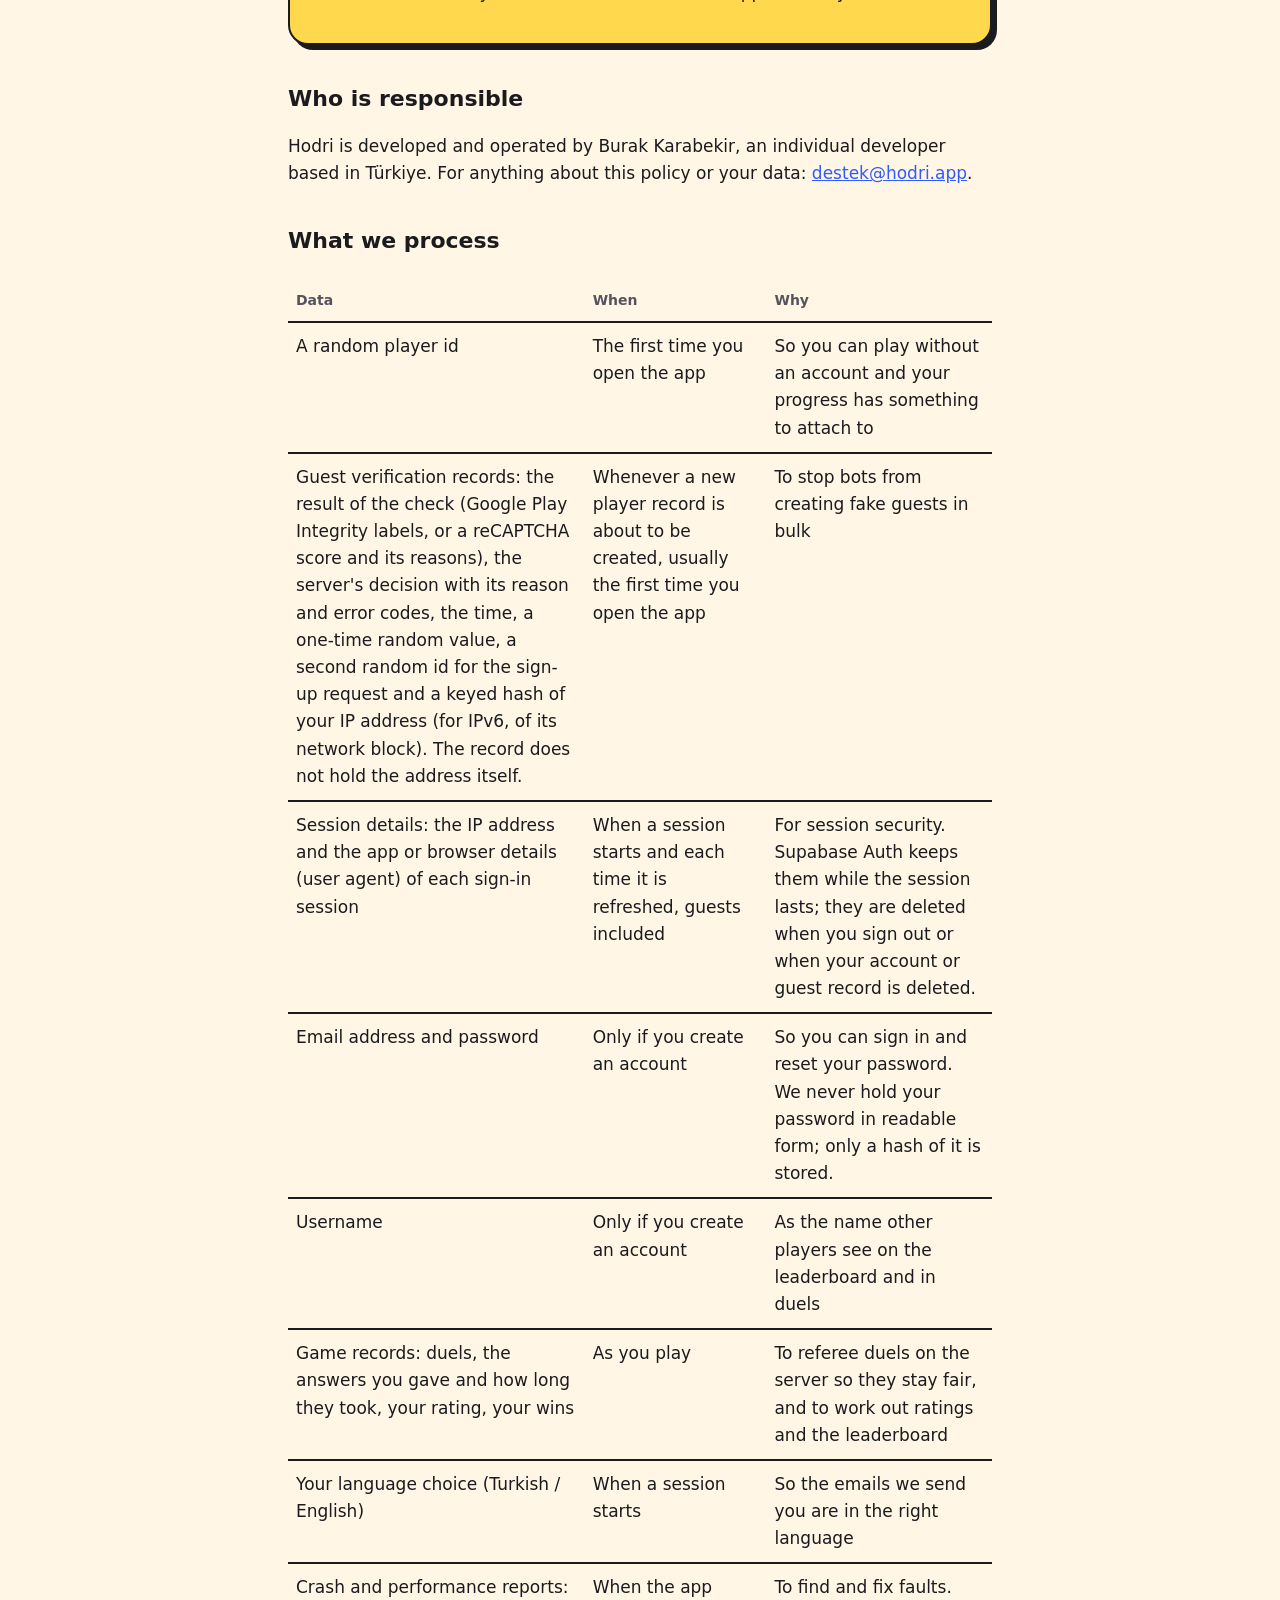
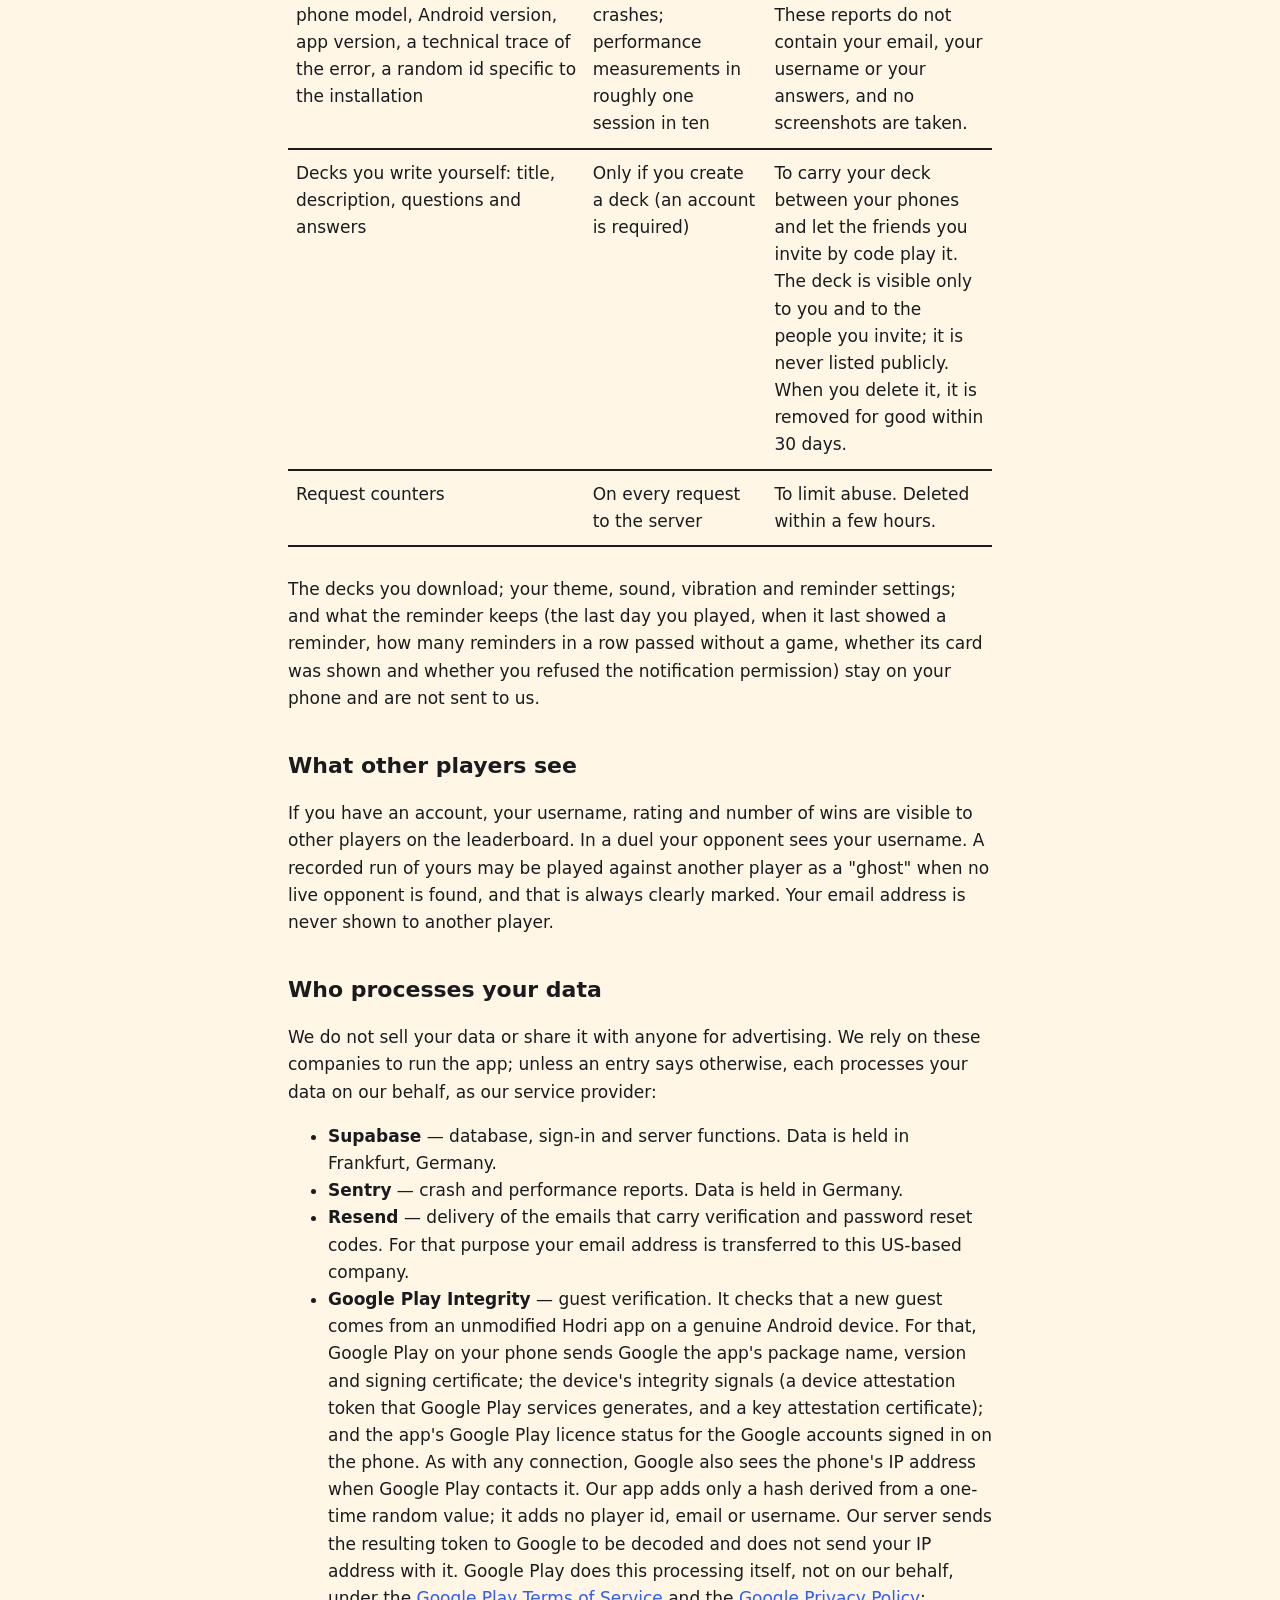
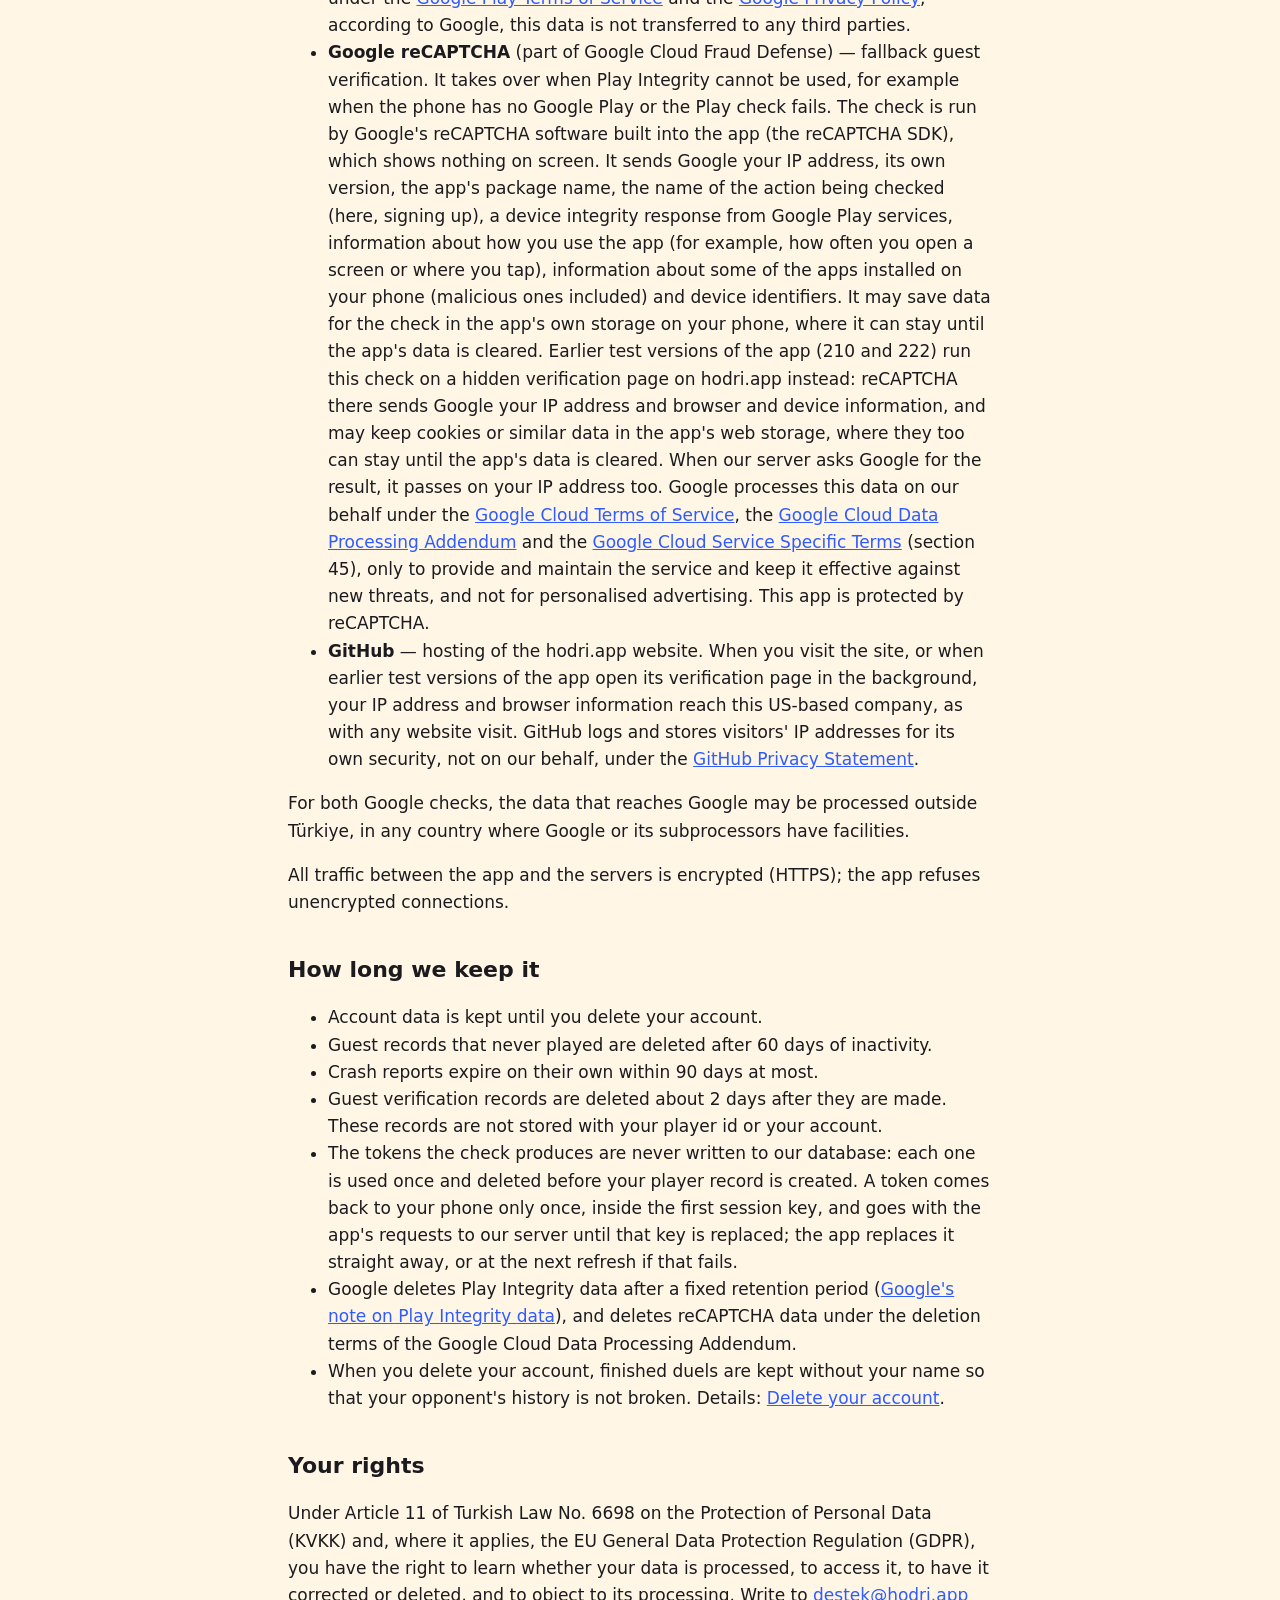
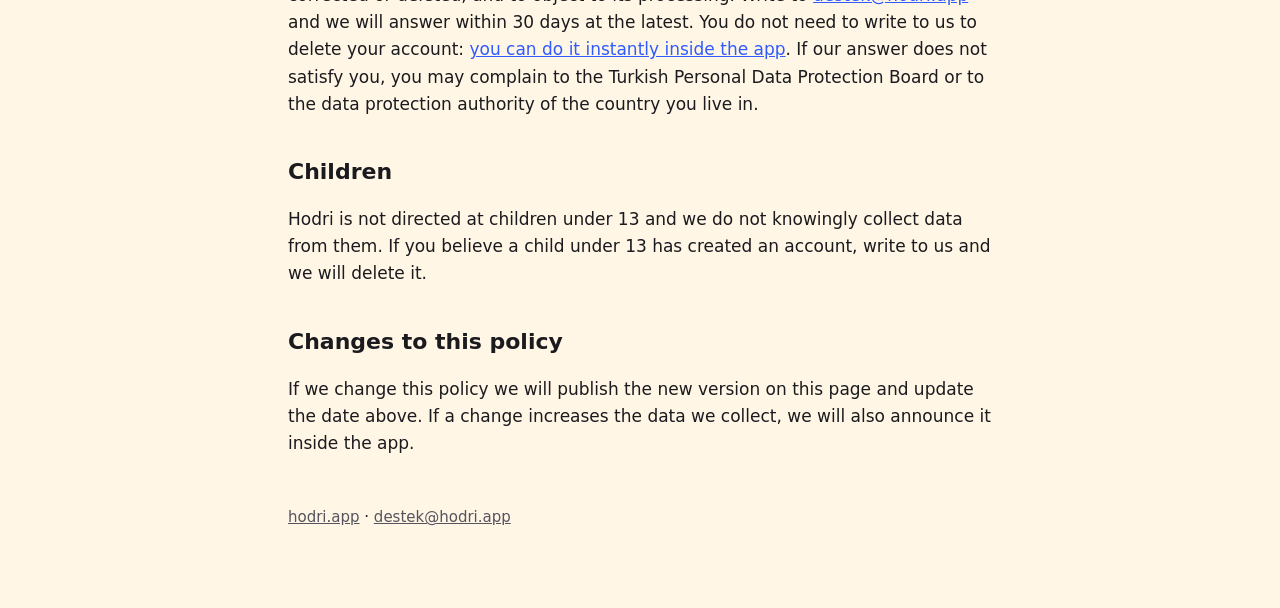
==== commit a918e9fd: "Publish site/ from hodri-app bbc2e9e" ====
--- a/privacy/index.html
+++ b/privacy/index.html
@@ -16,13 +16,13 @@
 
   <section id="tr">
     <h1>Gizlilik politikası</h1>
-    <p class="muted">Son güncelleme: 29 Eylül 2026</p>
+    <p class="muted">Son güncelleme: 2 Ekim 2026</p>
 
     <div class="card accent">
       <h2>Kısaca</h2>
       <ul>
         <li>Reklam yok, analitik yok, verilerini kimseye satmıyoruz.</li>
-        <li>Uygulama senden hiçbir izin istemez. İnternete bağlanır, indirmeleri arka planda sürdürür; rehberine, konumuna, kamerana, mikrofonuna ya da dosyalarına erişmez.</li>
+        <li>Uygulama senden en fazla bir izin ister: günlük hatırlatmayı açarsan, Android 13 ve sonrasında bildirim izni. İnternete bağlanır, indirmeleri arka planda sürdürür, hatırlatmayı açtıysan günde en fazla bir bildirim gösterir; rehberine, konumuna, kamerana, mikrofonuna ya da dosyalarına erişmez.</li>
         <li>Hesap açmadan oynayabilirsin. Hesap açarsan senden yalnızca bir e-posta adresi ve bir kullanıcı adı isteriz.</li>
         <li>Hesabını uygulamanın içinden, anında silebilirsin.</li>
       </ul>
@@ -47,7 +47,7 @@
       <tr><td>İstek sayaçları</td><td>Sunucuya her istekte</td><td>Kötüye kullanımı sınırlamak için. Birkaç saat içinde silinir.</td></tr>
     </table>
     </div>
-    <p>İndirdiğin desteler, tema ve dil ayarların yalnızca telefonunda durur ve bize gönderilmez.</p>
+    <p>İndirdiğin desteler; tema, ses, titreşim ve hatırlatma ayarların; hatırlatmanın kullandığı bilgiler (son oynadığın gün, son hatırlatmanın ne zaman gösterildiği, üst üste oynanmadan geçen hatırlatma sayısı, hatırlatma kartının gösterilip gösterilmediği ve bildirim iznini reddedip reddetmediğin) yalnızca telefonunda durur ve bize gönderilmez.</p>
 
     <h2>Başkalarının gördükleri</h2>
     <p>Hesap açtıysan kullanıcı adın, puanın ve galibiyet sayın sıralamada diğer oyunculara görünür. Bir düelloda rakibin kullanıcı adını görür. Kaydedilmiş bir turun, rakip bulunamadığında başka bir oyuncunun karşısına "hayalet" olarak çıkabilir ve bu her zaman açıkça belirtilir. E-posta adresin hiçbir zaman başka bir oyuncuya gösterilmez.</p>
@@ -90,13 +90,13 @@
 
   <section id="en" lang="en">
     <h1>Privacy policy</h1>
-    <p class="muted">Last updated: 29 September 2026</p>
+    <p class="muted">Last updated: 2 October 2026</p>
 
     <div class="card accent">
       <h2>In short</h2>
       <ul>
         <li>No ads, no analytics, and we do not sell your data to anyone.</li>
-        <li>The app asks you for no permission. It connects to the internet and keeps downloads going in the background; it cannot reach your contacts, location, camera, microphone or files.</li>
+        <li>The app asks you for one permission at most: on Android 13 and later, notifications, and only if you turn on the daily reminder. It connects to the internet, keeps downloads going in the background and, if you turned the reminder on, shows at most one notification a day; it cannot reach your contacts, location, camera, microphone or files.</li>
         <li>You can play without an account. If you create one, we ask for an email address and a username, and nothing more.</li>
         <li>You can delete your account from inside the app, instantly.</li>
       </ul>
@@ -121,7 +121,7 @@
       <tr><td>Request counters</td><td>On every request to the server</td><td>To limit abuse. Deleted within a few hours.</td></tr>
     </table>
     </div>
-    <p>The decks you download and your theme and language settings stay on your phone and are not sent to us.</p>
+    <p>The decks you download; your theme, sound, vibration and reminder settings; and what the reminder keeps (the last day you played, when it last showed a reminder, how many reminders in a row passed without a game, whether its card was shown and whether you refused the notification permission) stay on your phone and are not sent to us.</p>
 
     <h2>What other players see</h2>
     <p>If you have an account, your username, rating and number of wins are visible to other players on the leaderboard. In a duel your opponent sees your username. A recorded run of yours may be played against another player as a "ghost" when no live opponent is found, and that is always clearly marked. Your email address is never shown to another player.</p>
